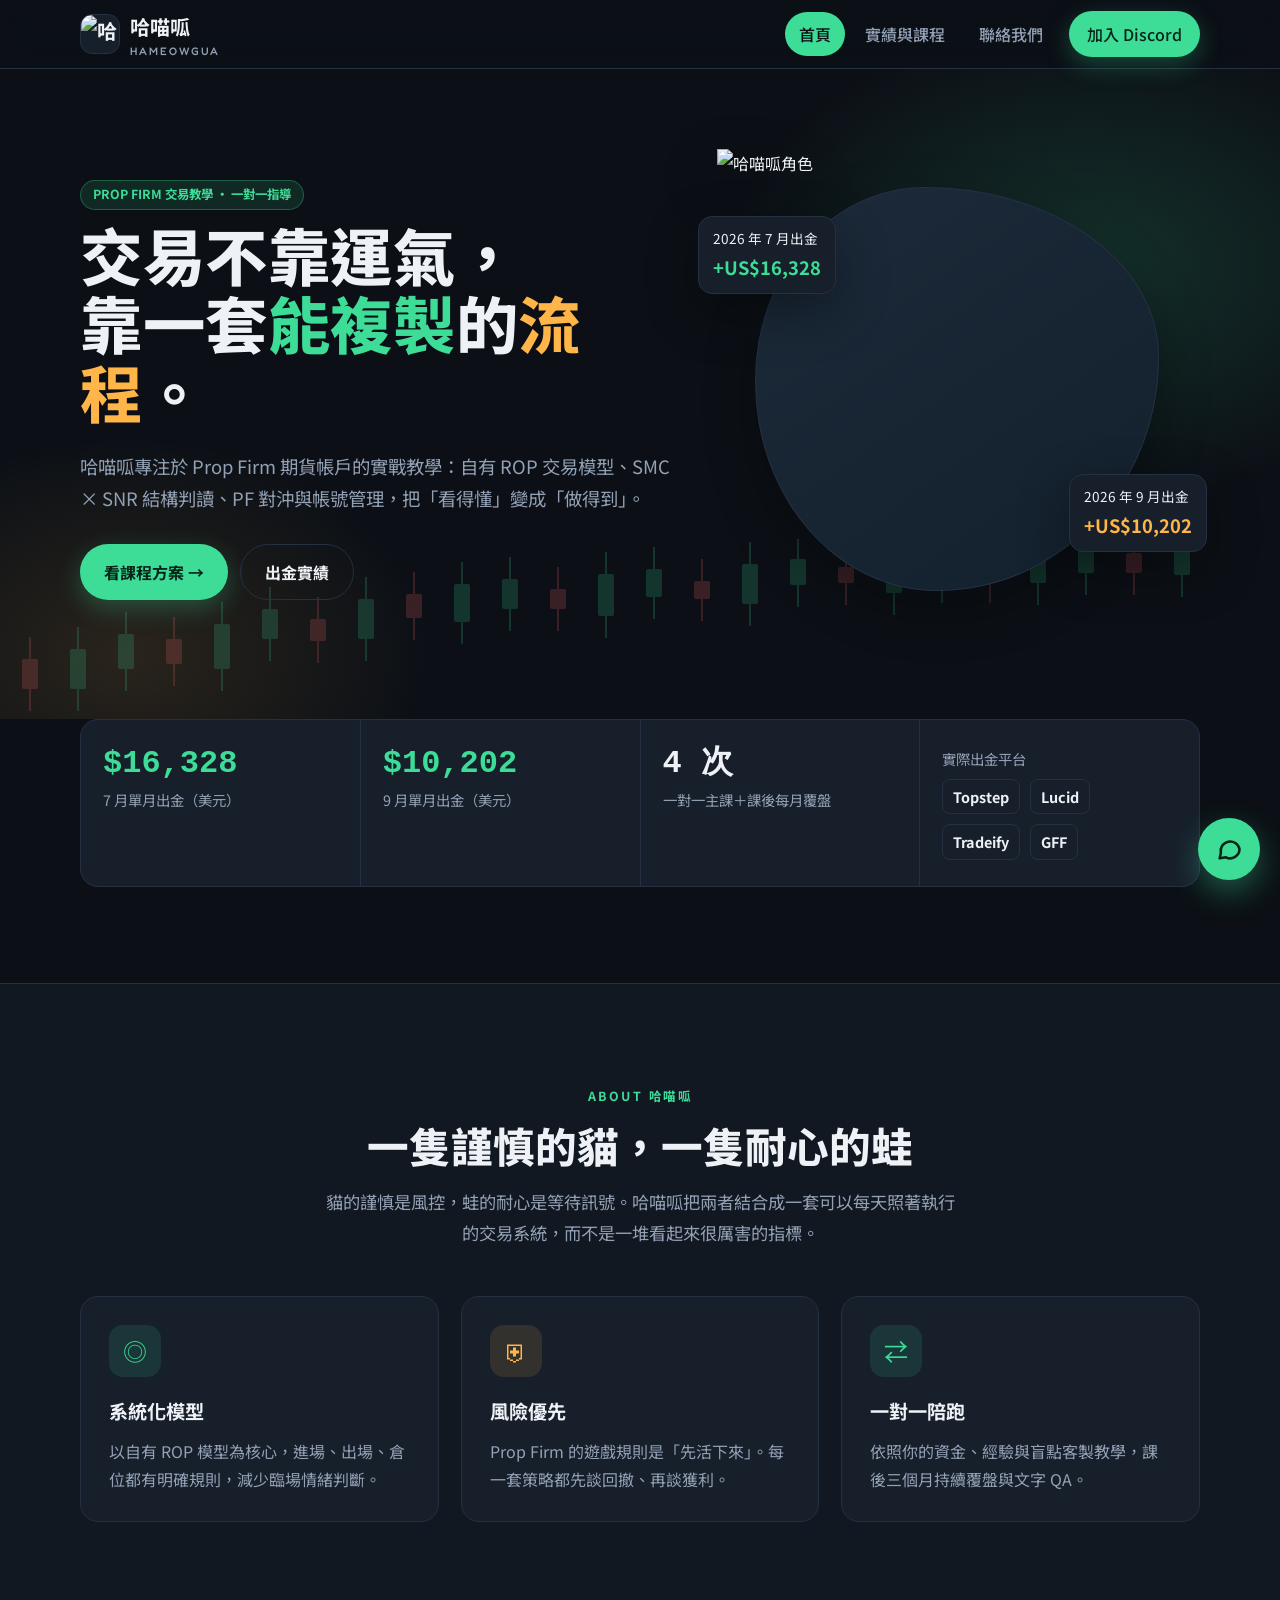
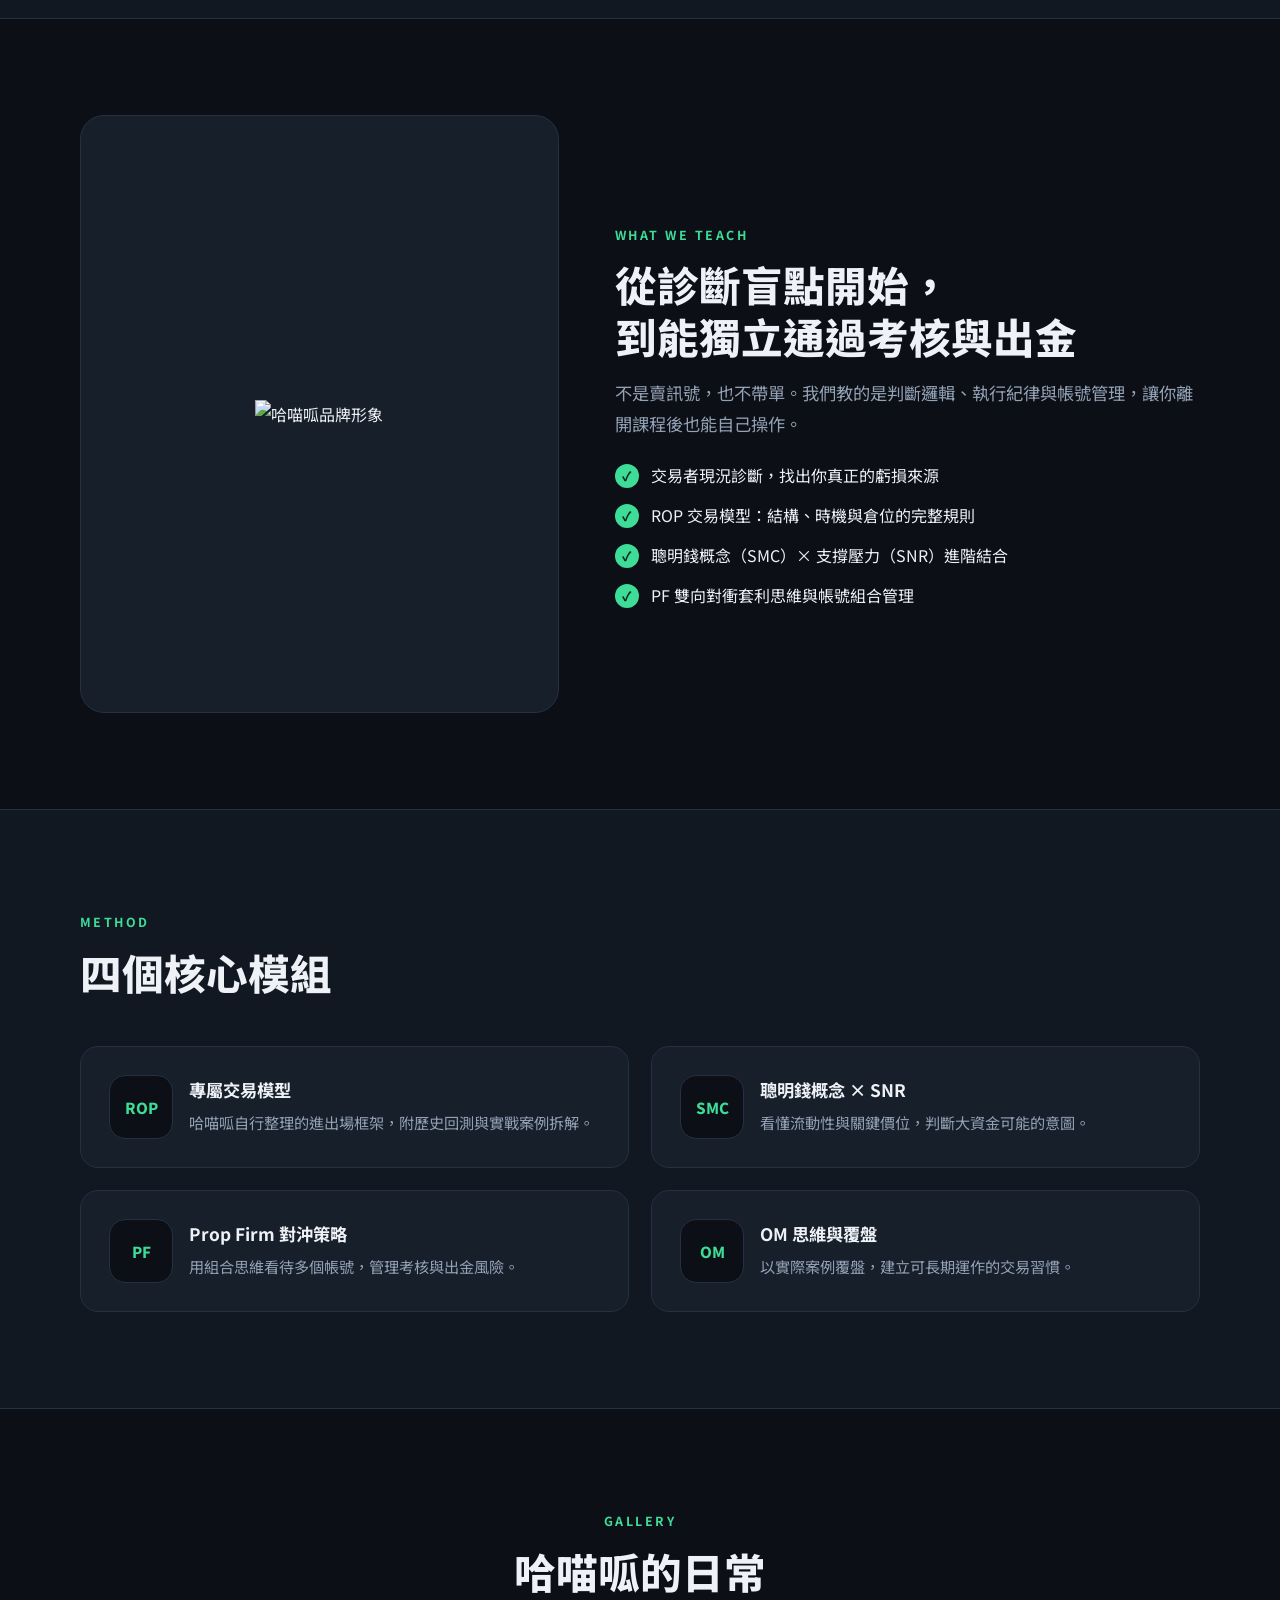
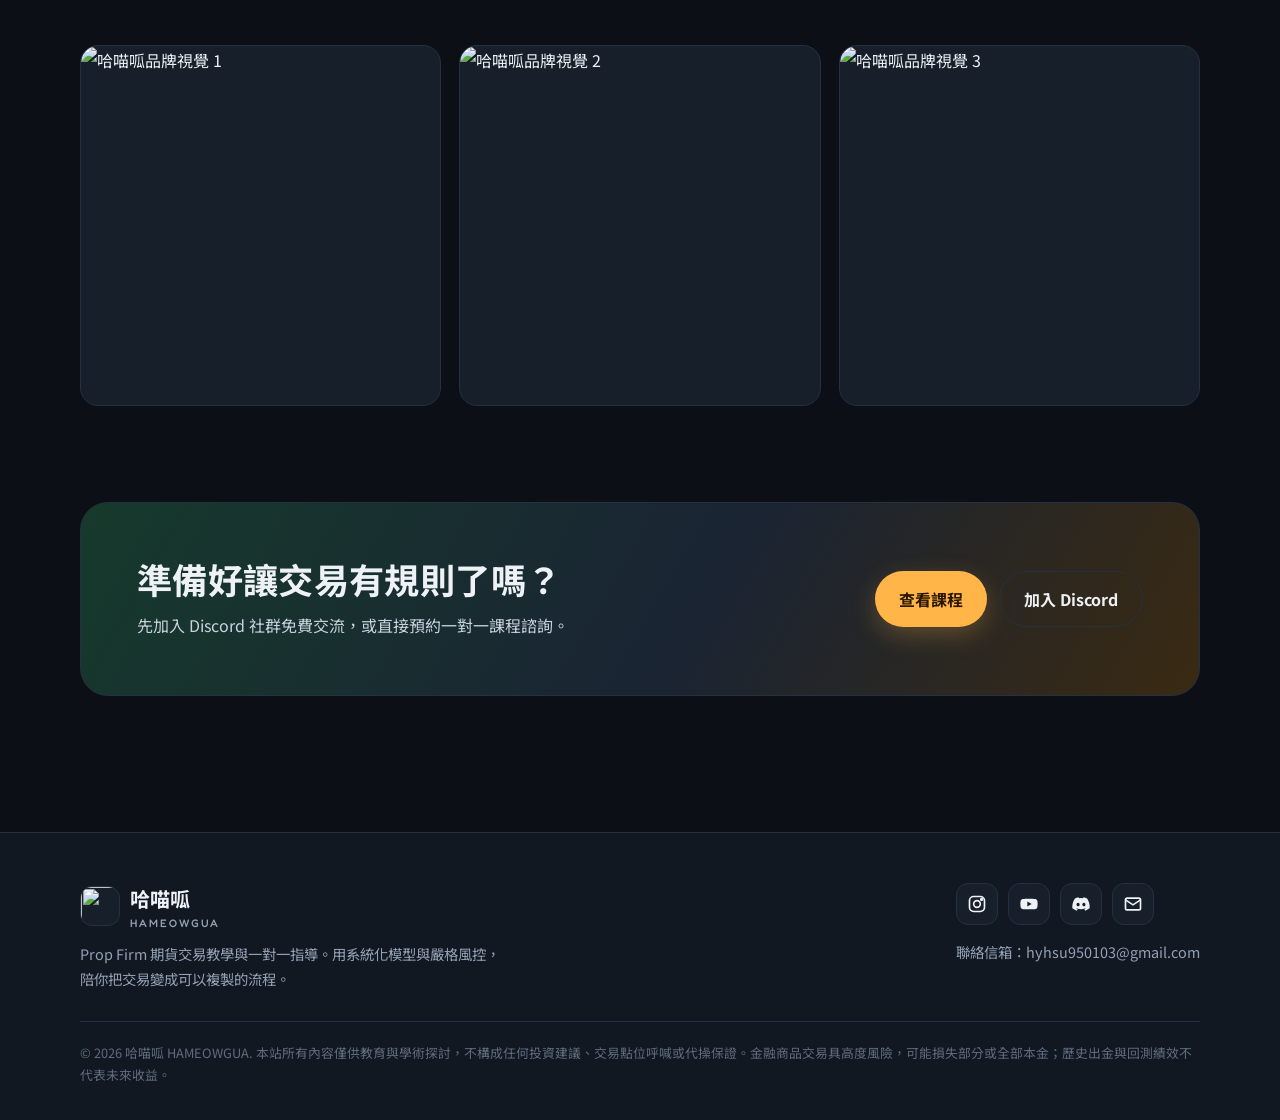
==== index.html @ 9c4a8acf "v1.0 哈喵呱官網初版：首頁品牌介紹、實績與課程（Shopify Buy Button）、Botpress AI 客服、聯絡與 SNS" ====
<!doctype html>
<html lang="zh-Hant-TW">
<head>
<meta charset="utf-8">
<meta name="viewport" content="width=device-width, initial-scale=1">
<title>哈喵呱 HAMEOWGUA｜Prop Firm 期貨交易教學與一對一指導</title>
<meta name="description" content="哈喵呱：Prop Firm 期貨交易者的系統化教學。ROP 交易模型、SMC×SNR、PF 對沖策略與風險控管，一對一深度指導。">
<meta property="og:title" content="哈喵呱 HAMEOWGUA｜Prop Firm 期貨交易教學與一對一指導">
<meta property="og:description" content="哈喵呱：Prop Firm 期貨交易者的系統化教學。ROP 交易模型、SMC×SNR、PF 對沖策略與風險控管，一對一深度指導。">
<meta property="og:type" content="website">
<meta name="theme-color" content="#0c1016">
<link rel="icon" href="https://lh3.googleusercontent.com/d/10vGAkyjCVqrekcN_UrfqZpfrV-GQw5OU">
<link rel="preconnect" href="https://fonts.googleapis.com">
<link rel="preconnect" href="https://fonts.gstatic.com" crossorigin>
<link href="https://fonts.googleapis.com/css2?family=Fredoka:wght@600;700&family=Noto+Sans+TC:wght@400;500;700;800&display=swap" rel="stylesheet">
<link rel="stylesheet" href="assets/style.css">
</head>
<body>
<header class="site-header">
  <div class="wrap nav">
    <a class="brand display" href="index.html"><img class="brand-logo" src="assets/img/brand-1.png" alt="哈喵呱 logo" loading="lazy" onerror="this.onerror=null;this.src='https://lh3.googleusercontent.com/d/10vGAkyjCVqrekcN_UrfqZpfrV-GQw5OU'"><span>哈喵呱<small>HAMEOWGUA</small></span></a>
    <button class="nav-toggle" aria-label="選單" aria-expanded="false">☰</button>
    <nav class="nav-links"><a href="index.html" class="active">首頁</a><a href="courses.html">實績與課程</a><a href="contact.html">聯絡我們</a><a class="btn btn-frog" style="padding:9px 18px;margin-left:6px" data-link="discord" target="_blank" rel="noopener">加入 Discord</a></nav>
  </div>
</header>

<main>
<section class="hero">
  <svg class="candles" viewBox="0 0 1200 180" preserveAspectRatio="none" aria-hidden="true">
<g><line x1="30" x2="30" y1="98" y2="172" stroke="#ff6b6b" stroke-width="2"/><rect x="22" y="120" width="16" height="30" rx="2" fill="#ff6b6b"/></g><g><line x1="78" x2="78" y1="88" y2="172" stroke="#3ddc97" stroke-width="2"/><rect x="70" y="110" width="16" height="40" rx="2" fill="#3ddc97"/></g><g><line x1="126" x2="126" y1="73" y2="152" stroke="#3ddc97" stroke-width="2"/><rect x="118" y="95" width="16" height="35" rx="2" fill="#3ddc97"/></g><g><line x1="174" x2="174" y1="78" y2="147" stroke="#ff6b6b" stroke-width="2"/><rect x="166" y="100" width="16" height="25" rx="2" fill="#ff6b6b"/></g><g><line x1="222" x2="222" y1="63" y2="152" stroke="#3ddc97" stroke-width="2"/><rect x="214" y="85" width="16" height="45" rx="2" fill="#3ddc97"/></g><g><line x1="270" x2="270" y1="48" y2="122" stroke="#3ddc97" stroke-width="2"/><rect x="262" y="70" width="16" height="30" rx="2" fill="#3ddc97"/></g><g><line x1="318" x2="318" y1="58" y2="124" stroke="#ff6b6b" stroke-width="2"/><rect x="310" y="80" width="16" height="22" rx="2" fill="#ff6b6b"/></g><g><line x1="366" x2="366" y1="38" y2="122" stroke="#3ddc97" stroke-width="2"/><rect x="358" y="60" width="16" height="40" rx="2" fill="#3ddc97"/></g><g><line x1="414" x2="414" y1="33" y2="101" stroke="#ff6b6b" stroke-width="2"/><rect x="406" y="55" width="16" height="24" rx="2" fill="#ff6b6b"/></g><g><line x1="462" x2="462" y1="23" y2="105" stroke="#3ddc97" stroke-width="2"/><rect x="454" y="45" width="16" height="38" rx="2" fill="#3ddc97"/></g><g><line x1="510" x2="510" y1="18" y2="92" stroke="#3ddc97" stroke-width="2"/><rect x="502" y="40" width="16" height="30" rx="2" fill="#3ddc97"/></g><g><line x1="558" x2="558" y1="28" y2="92" stroke="#ff6b6b" stroke-width="2"/><rect x="550" y="50" width="16" height="20" rx="2" fill="#ff6b6b"/></g><g><line x1="606" x2="606" y1="13" y2="99" stroke="#3ddc97" stroke-width="2"/><rect x="598" y="35" width="16" height="42" rx="2" fill="#3ddc97"/></g><g><line x1="654" x2="654" y1="8" y2="80" stroke="#3ddc97" stroke-width="2"/><rect x="646" y="30" width="16" height="28" rx="2" fill="#3ddc97"/></g><g><line x1="702" x2="702" y1="20" y2="82" stroke="#ff6b6b" stroke-width="2"/><rect x="694" y="42" width="16" height="18" rx="2" fill="#ff6b6b"/></g><g><line x1="750" x2="750" y1="3" y2="87" stroke="#3ddc97" stroke-width="2"/><rect x="742" y="25" width="16" height="40" rx="2" fill="#3ddc97"/></g><g><line x1="798" x2="798" y1="-2" y2="68" stroke="#3ddc97" stroke-width="2"/><rect x="790" y="20" width="16" height="26" rx="2" fill="#3ddc97"/></g><g><line x1="846" x2="846" y1="6" y2="66" stroke="#ff6b6b" stroke-width="2"/><rect x="838" y="28" width="16" height="16" rx="2" fill="#ff6b6b"/></g><g><line x1="894" x2="894" y1="-4" y2="76" stroke="#3ddc97" stroke-width="2"/><rect x="886" y="18" width="16" height="36" rx="2" fill="#3ddc97"/></g><g><line x1="942" x2="942" y1="-10" y2="64" stroke="#3ddc97" stroke-width="2"/><rect x="934" y="12" width="16" height="30" rx="2" fill="#3ddc97"/></g><g><line x1="990" x2="990" y1="-2" y2="64" stroke="#ff6b6b" stroke-width="2"/><rect x="982" y="20" width="16" height="22" rx="2" fill="#ff6b6b"/></g><g><line x1="1038" x2="1038" y1="-12" y2="66" stroke="#3ddc97" stroke-width="2"/><rect x="1030" y="10" width="16" height="34" rx="2" fill="#3ddc97"/></g><g><line x1="1086" x2="1086" y1="-16" y2="56" stroke="#3ddc97" stroke-width="2"/><rect x="1078" y="6" width="16" height="28" rx="2" fill="#3ddc97"/></g><g><line x1="1134" x2="1134" y1="-8" y2="56" stroke="#ff6b6b" stroke-width="2"/><rect x="1126" y="14" width="16" height="20" rx="2" fill="#ff6b6b"/></g><g><line x1="1182" x2="1182" y1="-18" y2="58" stroke="#3ddc97" stroke-width="2"/><rect x="1174" y="4" width="16" height="32" rx="2" fill="#3ddc97"/></g></svg>
  <div class="wrap hero-grid">
    <div class="reveal">
      <span class="tag">PROP FIRM 交易教學 ・ 一對一指導</span>
      <h1 class="display">交易不靠運氣，<br>靠一套<span class="frog">能複製</span>的<span class="cat">流程</span>。</h1>
      <p class="lead">哈喵呱專注於 Prop Firm 期貨帳戶的實戰教學：自有 ROP 交易模型、SMC × SNR 結構判讀、PF 對沖與帳號管理，把「看得懂」變成「做得到」。</p>
      <div class="hero-ctas">
        <a class="btn btn-frog" href="courses.html#courses">看課程方案 →</a>
        <a class="btn btn-ghost" href="courses.html#proof">出金實績</a>
      </div>
    </div>
    <div class="hero-art reveal">
      <div class="blob"></div>
      <img src="assets/img/brand-2.png" alt="哈喵呱角色" loading="lazy" onerror="this.onerror=null;this.src='https://lh3.googleusercontent.com/d/1yTr17B2f1RbCo3LLDECvdEzsAdV8UOno'">
      <div class="chip c1">2026 年 7 月出金<b>+US$16,328</b></div>
      <div class="chip c2">2026 年 9 月出金<b>+US$10,202</b></div>
    </div>
  </div>
</section>

<section style="padding-top:0">
  <div class="wrap">
    <div class="stats reveal">
      <div class="stat"><div class="num up mono">$16,328</div><div class="label">7 月單月出金（美元）</div></div>
      <div class="stat"><div class="num up mono">$10,202</div><div class="label">9 月單月出金（美元）</div></div>
      <div class="stat"><div class="num mono">4 次</div><div class="label">一對一主課＋課後每月覆盤</div></div>
      <div class="stat"><div class="label" style="margin:0 0 8px">實際出金平台</div><div class="firm-row"><span>Topstep</span><span>Lucid</span><span>Tradeify</span><span>GFF</span></div></div>
    </div>
  </div>
</section>

<section class="alt">
  <div class="wrap">
    <div class="section-head center reveal">
      <span class="eyebrow">ABOUT 哈喵呱</span>
      <h2 class="h2">一隻謹慎的貓，一隻耐心的蛙</h2>
      <p class="lead">貓的謹慎是風控，蛙的耐心是等待訊號。哈喵呱把兩者結合成一套可以每天照著執行的交易系統，而不是一堆看起來很厲害的指標。</p>
    </div>
    <div class="grid g3">
      <div class="card pillar reveal"><div class="ico">◎</div><h3>系統化模型</h3><p>以自有 ROP 模型為核心，進場、出場、倉位都有明確規則，減少臨場情緒判斷。</p></div>
      <div class="card pillar reveal"><div class="ico">⛨</div><h3>風險優先</h3><p>Prop Firm 的遊戲規則是「先活下來」。每一套策略都先談回撤、再談獲利。</p></div>
      <div class="card pillar reveal"><div class="ico">⇄</div><h3>一對一陪跑</h3><p>依照你的資金、經驗與盲點客製教學，課後三個月持續覆盤與文字 QA。</p></div>
    </div>
  </div>
</section>

<section>
  <div class="wrap split">
    <div class="split-img reveal" data-zoom><img src="assets/img/brand-3.png" alt="哈喵呱品牌形象" loading="lazy" onerror="this.onerror=null;this.src='https://lh3.googleusercontent.com/d/1f3bSRLpIRWyFoG4Jani66gQE02tK4fIC'"></div>
    <div class="reveal">
      <span class="eyebrow">WHAT WE TEACH</span>
      <h2 class="h2">從診斷盲點開始，<br>到能獨立通過考核與出金</h2>
      <p class="lead">不是賣訊號，也不帶單。我們教的是判斷邏輯、執行紀律與帳號管理，讓你離開課程後也能自己操作。</p>
      <ul class="checks">
        <li>交易者現況診斷，找出你真正的虧損來源</li>
        <li>ROP 交易模型：結構、時機與倉位的完整規則</li>
        <li>聰明錢概念（SMC）× 支撐壓力（SNR）進階結合</li>
        <li>PF 雙向對衝套利思維與帳號組合管理</li>
      </ul>
    </div>
  </div>
</section>

<section class="alt">
  <div class="wrap">
    <div class="section-head reveal">
      <span class="eyebrow">METHOD</span>
      <h2 class="h2">四個核心模組</h2>
    </div>
    <div class="grid g2">
      <div class="card method reveal"><div class="k">ROP</div><div><h4>專屬交易模型</h4><p>哈喵呱自行整理的進出場框架，附歷史回測與實戰案例拆解。</p></div></div>
      <div class="card method reveal"><div class="k">SMC</div><div><h4>聰明錢概念 × SNR</h4><p>看懂流動性與關鍵價位，判斷大資金可能的意圖。</p></div></div>
      <div class="card method reveal"><div class="k">PF</div><div><h4>Prop Firm 對沖策略</h4><p>用組合思維看待多個帳號，管理考核與出金風險。</p></div></div>
      <div class="card method reveal"><div class="k">OM</div><div><h4>OM 思維與覆盤</h4><p>以實際案例覆盤，建立可長期運作的交易習慣。</p></div></div>
    </div>
  </div>
</section>

<section>
  <div class="wrap">
    <div class="section-head center reveal">
      <span class="eyebrow">GALLERY</span>
      <h2 class="h2">哈喵呱的日常</h2>
    </div>
    <div class="visuals">
      <figure class="reveal" data-zoom><img src="assets/img/visual-4.png" alt="哈喵呱品牌視覺 1" loading="lazy" onerror="this.onerror=null;this.src='https://lh3.googleusercontent.com/d/1uOTYw6uiK9BSm1x2EPav_Q69nRFhUpjH'"></figure>
      <figure class="reveal" data-zoom><img src="assets/img/visual-5.png" alt="哈喵呱品牌視覺 2" loading="lazy" onerror="this.onerror=null;this.src='https://lh3.googleusercontent.com/d/1yJnaDjXa9-9nUQ7KnwOZqgtJAsyKyjZZ'"></figure>
      <figure class="reveal" data-zoom><img src="assets/img/visual-6.png" alt="哈喵呱品牌視覺 3" loading="lazy" onerror="this.onerror=null;this.src='https://lh3.googleusercontent.com/d/1zVq2SVo2E8RI7CBQI9JZidPZXpO11poF'"></figure>
    </div>
  </div>
</section>

<section style="padding-top:0">
  <div class="wrap">
    <div class="cta-band reveal">
      <div><h2 class="display">準備好讓交易有規則了嗎？</h2><p>先加入 Discord 社群免費交流，或直接預約一對一課程諮詢。</p></div>
      <div class="hero-ctas"><a class="btn btn-cat" href="courses.html#courses">查看課程</a><a class="btn btn-ghost" data-link="discord" target="_blank" rel="noopener">加入 Discord</a></div>
    </div>
  </div>
</section>
</main>
<footer class="site-footer">
  <div class="wrap">
    <div class="foot">
      <div>
        <a class="brand display" href="index.html"><img class="brand-logo" src="assets/img/brand-1.png" alt="" loading="lazy" onerror="this.onerror=null;this.src='https://lh3.googleusercontent.com/d/10vGAkyjCVqrekcN_UrfqZpfrV-GQw5OU'"><span>哈喵呱<small>HAMEOWGUA</small></span></a>
        <p>Prop Firm 期貨交易教學與一對一指導。用系統化模型與嚴格風控，陪你把交易變成可以複製的流程。</p>
      </div>
      <div>
        <div class="foot-sns">
          <a data-link="instagram" target="_blank" rel="noopener" aria-label="Instagram"><svg viewBox="0 0 24 24" fill="none" stroke="currentColor" stroke-width="2"><rect x="3" y="3" width="18" height="18" rx="5"/><circle cx="12" cy="12" r="4"/><circle cx="17.5" cy="6.5" r="1" fill="currentColor"/></svg></a>
          <a data-link="youtube" target="_blank" rel="noopener" aria-label="YouTube"><svg viewBox="0 0 24 24" fill="currentColor"><path d="M22 8.2a3 3 0 0 0-2.1-2.1C18 5.6 12 5.6 12 5.6s-6 0-7.9.5A3 3 0 0 0 2 8.2 31 31 0 0 0 1.6 12 31 31 0 0 0 2 15.8a3 3 0 0 0 2.1 2.1c1.9.5 7.9.5 7.9.5s6 0 7.9-.5a3 3 0 0 0 2.1-2.1 31 31 0 0 0 .4-3.8 31 31 0 0 0-.4-3.8zM10 15V9l5.2 3z"/></svg></a>
          <a data-link="discord" target="_blank" rel="noopener" aria-label="Discord"><svg viewBox="0 0 24 24" fill="currentColor"><path d="M19.3 5.3A17 17 0 0 0 15 4l-.5 1a15.6 15.6 0 0 0-5 0L9 4a17 17 0 0 0-4.3 1.3C2 9.4 1.3 13.3 1.6 17.2A17 17 0 0 0 6.9 20l1.1-1.8a11 11 0 0 1-1.7-.8l.4-.3a12 12 0 0 0 10.6 0l.4.3-1.7.8L17.1 20a17 17 0 0 0 5.3-2.8c.4-4.5-.7-8.4-3.1-11.9zM8.5 14.8c-1 0-1.9-1-1.9-2.2s.8-2.2 1.9-2.2 1.9 1 1.9 2.2-.8 2.2-1.9 2.2zm7 0c-1 0-1.9-1-1.9-2.2s.8-2.2 1.9-2.2 1.9 1 1.9 2.2-.8 2.2-1.9 2.2z"/></svg></a>
          <a data-link="email" aria-label="Email"><svg viewBox="0 0 24 24" fill="none" stroke="currentColor" stroke-width="2"><rect x="3" y="5" width="18" height="14" rx="2"/><path d="m3 7 9 6 9-6"/></svg></a>
        </div>
        <p style="margin-top:14px">聯絡信箱：<a data-link="email" data-text="email">hyhsu950103@gmail.com</a></p>
      </div>
    </div>
    <div class="copy">© <span class="year">2026</span> 哈喵呱 HAMEOWGUA. 本站所有內容僅供教育與學術探討，不構成任何投資建議、交易點位呼喊或代操保證。金融商品交易具高度風險，可能損失部分或全部本金；歷史出金與回測績效不代表未來收益。</div>
  </div>
</footer>
<script src="config.js"></script>
<script src="assets/site.js"></script>
</body>
</html>
---- assets/style.css ----
/* 哈喵呱 — shared styles */
:root{
  --ink:#0c1016;
  --ink-2:#121822;
  --panel:#171f2b;
  --line:#253042;
  --text:#eef2f6;
  --muted:#93a1b5;
  --frog:#3ddc97;      /* 呱：上漲綠 */
  --frog-d:#22b679;
  --cat:#ffb547;       /* 喵：暖橘 */
  --red:#ff6b6b;
  --radius:18px;
  --wrap:1160px;
  --shadow:0 18px 50px rgba(0,0,0,.35);
}
*{box-sizing:border-box;margin:0;padding:0}
html{scroll-behavior:smooth}
body{
  font-family:"Noto Sans TC","PingFang TC","Microsoft JhengHei",system-ui,sans-serif;
  background:var(--ink);color:var(--text);line-height:1.75;font-size:16px;
  -webkit-font-smoothing:antialiased;overflow-x:hidden;
}
img{max-width:100%;display:block}
a{color:inherit;text-decoration:none}
.wrap{max-width:var(--wrap);margin:0 auto;padding:0 20px}
.display{font-family:"Fredoka","Noto Sans TC",sans-serif;letter-spacing:.01em}
.mono{font-family:"JetBrains Mono",ui-monospace,monospace}

/* ---------- header ---------- */
.site-header{position:sticky;top:0;z-index:50;background:rgba(12,16,22,.82);backdrop-filter:blur(14px);border-bottom:1px solid var(--line)}
.nav{display:flex;align-items:center;justify-content:space-between;height:68px}
.brand{display:flex;align-items:center;gap:10px;font-weight:700;font-size:1.25rem}
.brand-logo{width:40px;height:40px;border-radius:12px;background:var(--panel);object-fit:contain;border:1px solid var(--line)}
.brand small{display:block;font-size:.68rem;color:var(--muted);font-weight:500;letter-spacing:.18em;line-height:1}
.nav-links{display:flex;gap:6px;align-items:center}
.nav-links a{padding:8px 14px;border-radius:999px;color:var(--muted);font-weight:500;transition:.2s}
.nav-links a:hover{color:var(--text);background:var(--panel)}
.nav-links a.active{color:var(--ink);background:var(--frog)}
.nav-toggle{display:none;background:none;border:1px solid var(--line);color:var(--text);border-radius:10px;width:42px;height:42px;font-size:1.2rem;cursor:pointer}

/* ---------- buttons ---------- */
.btn{display:inline-flex;align-items:center;gap:8px;padding:13px 24px;border-radius:999px;font-weight:700;border:0;cursor:pointer;font-size:1rem;transition:transform .15s,box-shadow .2s,background .2s;font-family:inherit}
.btn:hover{transform:translateY(-2px)}
.btn-frog{background:var(--frog);color:#062417;box-shadow:0 8px 24px rgba(61,220,151,.28)}
.btn-frog:hover{background:#56e8a8}
.btn-cat{background:var(--cat);color:#2b1700;box-shadow:0 8px 24px rgba(255,181,71,.25)}
.btn-ghost{background:transparent;color:var(--text);border:1px solid var(--line)}
.btn-ghost:hover{border-color:var(--frog);color:var(--frog)}
.btn-block{width:100%;justify-content:center}

/* ---------- common sections ---------- */
section{padding:96px 0}
.eyebrow{display:inline-block;color:var(--frog);font-weight:700;letter-spacing:.2em;font-size:.78rem;text-transform:uppercase;margin-bottom:12px}
.h2{font-size:clamp(1.8rem,3.6vw,2.6rem);line-height:1.25;font-weight:800;margin-bottom:16px}
.lead{color:var(--muted);font-size:1.08rem;max-width:640px}
.section-head{margin-bottom:48px}
.section-head.center{text-align:center}
.section-head.center .lead{margin:0 auto}
.alt{background:var(--ink-2);border-top:1px solid var(--line);border-bottom:1px solid var(--line)}
.grid{display:grid;gap:22px}
.g2{grid-template-columns:repeat(2,1fr)}
.g3{grid-template-columns:repeat(3,1fr)}
.g4{grid-template-columns:repeat(4,1fr)}
.card{background:var(--panel);border:1px solid var(--line);border-radius:var(--radius);padding:28px}
.tag{display:inline-block;padding:3px 12px;border-radius:999px;font-size:.78rem;font-weight:700;background:rgba(61,220,151,.12);color:var(--frog);border:1px solid rgba(61,220,151,.3)}
.tag.cat{background:rgba(255,181,71,.12);color:var(--cat);border-color:rgba(255,181,71,.3)}

/* ---------- hero ---------- */
.hero{position:relative;padding:80px 0 90px;overflow:hidden}
.hero::before{content:"";position:absolute;inset:0;background:
  radial-gradient(600px 400px at 85% 30%,rgba(61,220,151,.16),transparent 60%),
  radial-gradient(500px 360px at 10% 90%,rgba(255,181,71,.12),transparent 60%);pointer-events:none}
.candles{position:absolute;inset:auto 0 0 0;height:180px;opacity:.18;pointer-events:none}
.hero-grid{position:relative;display:grid;grid-template-columns:1.1fr .9fr;gap:40px;align-items:center}
.hero h1{font-size:clamp(2.4rem,6vw,4.4rem);line-height:1.1;font-weight:800;margin:14px 0 20px}
.hero h1 .frog{color:var(--frog)}
.hero h1 .cat{color:var(--cat)}
.hero p.lead{font-size:1.15rem;margin-bottom:30px}
.hero-ctas{display:flex;gap:12px;flex-wrap:wrap}
.hero-art{position:relative;aspect-ratio:1/1;max-width:480px;justify-self:center;width:100%}
.hero-art .blob{position:absolute;inset:8%;border-radius:42% 58% 55% 45%/48% 42% 58% 52%;background:linear-gradient(145deg,#1c2a3a,#13202c);border:1px solid var(--line);box-shadow:var(--shadow)}
.hero-art img{position:absolute;inset:0;width:100%;height:100%;object-fit:contain;filter:drop-shadow(0 20px 30px rgba(0,0,0,.45))}
.hero-art .chip{position:absolute;background:var(--panel);border:1px solid var(--line);border-radius:14px;padding:10px 14px;font-size:.85rem;box-shadow:var(--shadow);white-space:nowrap}
.hero-art .chip b{display:block;font-size:1.15rem}
.chip.c1{left:-4%;top:14%}.chip.c1 b{color:var(--frog)}
.chip.c2{right:-2%;bottom:16%}.chip.c2 b{color:var(--cat)}

/* ---------- stats strip ---------- */
.stats{display:grid;grid-template-columns:repeat(4,1fr);gap:1px;background:var(--line);border:1px solid var(--line);border-radius:var(--radius);overflow:hidden}
.stat{background:var(--panel);padding:26px 22px}
.stat .num{font-size:2rem;font-weight:800;line-height:1.1}
.stat .num.up{color:var(--frog)}
.stat .label{color:var(--muted);font-size:.9rem;margin-top:6px}
.firm-row{display:flex;flex-wrap:wrap;gap:10px;margin-top:6px}
.firm-row span{font-weight:700;font-size:.9rem;padding:4px 10px;border:1px solid var(--line);border-radius:8px;color:var(--text)}

/* ---------- pillars ---------- */
.pillar .ico{width:52px;height:52px;border-radius:14px;display:grid;place-items:center;background:rgba(61,220,151,.12);color:var(--frog);font-size:1.5rem;margin-bottom:18px}
.pillar:nth-child(2) .ico{background:rgba(255,181,71,.12);color:var(--cat)}
.pillar h3{font-size:1.2rem;margin-bottom:8px}
.pillar p{color:var(--muted)}

/* ---------- story split ---------- */
.split{display:grid;grid-template-columns:.9fr 1.1fr;gap:56px;align-items:center}
.split-img{border-radius:24px;background:var(--panel);border:1px solid var(--line);padding:24px;aspect-ratio:4/5;display:grid;place-items:center}
.split-img img{max-height:100%;object-fit:contain}
.checks{list-style:none;margin-top:22px;display:grid;gap:12px}
.checks li{display:flex;gap:12px;align-items:flex-start}
.checks li::before{content:"✓";flex:none;width:24px;height:24px;border-radius:50%;background:var(--frog);color:#062417;font-weight:800;display:grid;place-items:center;font-size:.8rem;margin-top:3px}

/* ---------- method chips ---------- */
.method{display:flex;gap:16px;align-items:flex-start}
.method .k{flex:none;font-weight:800;font-size:.95rem;width:64px;height:64px;border-radius:16px;display:grid;place-items:center;background:var(--ink);border:1px solid var(--line);color:var(--frog)}
.method h4{font-size:1.08rem;margin-bottom:4px}
.method p{color:var(--muted);font-size:.95rem}

/* ---------- visual gallery ---------- */
.visuals{display:grid;grid-template-columns:repeat(3,1fr);gap:18px}
.visuals figure{background:var(--panel);border:1px solid var(--line);border-radius:var(--radius);overflow:hidden;aspect-ratio:1/1;display:grid;place-items:center;cursor:zoom-in}
.visuals img{width:100%;height:100%;object-fit:cover;transition:transform .4s}
.visuals figure:hover img{transform:scale(1.04)}

/* ---------- CTA band ---------- */
.cta-band{border-radius:28px;padding:56px;background:linear-gradient(120deg,#163a2c,#1a2433 55%,#3a2a12);border:1px solid var(--line);display:flex;justify-content:space-between;align-items:center;gap:30px;flex-wrap:wrap}
.cta-band h2{font-size:clamp(1.6rem,3vw,2.2rem);line-height:1.3}
.cta-band p{color:#c9d3df;margin-top:6px}

/* ---------- page hero (inner) ---------- */
.page-hero{padding:70px 0 40px;position:relative}
.page-hero h1{font-size:clamp(2rem,4.6vw,3.2rem);font-weight:800;line-height:1.2;margin:8px 0 14px}

/* ---------- proof gallery ---------- */
.tabs{display:flex;gap:8px;flex-wrap:wrap;margin-bottom:26px}
.tab{padding:8px 18px;border-radius:999px;border:1px solid var(--line);background:transparent;color:var(--muted);font-weight:600;cursor:pointer;font-family:inherit;font-size:.95rem}
.tab.active{background:var(--text);color:var(--ink);border-color:var(--text)}
.proofs{display:grid;grid-template-columns:repeat(4,1fr);gap:16px}
.proof{background:var(--panel);border:1px solid var(--line);border-radius:16px;overflow:hidden;cursor:zoom-in;display:flex;flex-direction:column;transition:border-color .2s,transform .2s}
.proof:hover{border-color:var(--frog);transform:translateY(-3px)}
.proof .thumb{aspect-ratio:4/3;background:#0a0e13;overflow:hidden}
.proof .thumb img{width:100%;height:100%;object-fit:cover;object-position:top}
.proof .meta{padding:12px 14px}
.proof .meta b{display:block;font-size:.98rem}
.proof .meta span{color:var(--muted);font-size:.82rem}
.proof.wide{grid-column:span 2}
.proof.wide .thumb{aspect-ratio:8/4.9}
.proof[hidden]{display:none}
.note{color:var(--muted);font-size:.85rem;margin-top:18px}

/* ---------- courses ---------- */
.courses{display:grid;grid-template-columns:repeat(2,1fr);gap:26px;align-items:stretch}
.course{position:relative;display:flex;flex-direction:column;background:var(--panel);border:1px solid var(--line);border-radius:24px;padding:34px}
.course.featured{border-color:rgba(255,181,71,.55);box-shadow:0 0 0 1px rgba(255,181,71,.25),var(--shadow)}
.course .ribbon{position:absolute;top:-13px;right:26px;background:var(--cat);color:#2b1700;font-weight:800;font-size:.8rem;padding:4px 14px;border-radius:999px}
.course h3{font-size:1.45rem;margin:12px 0 6px}
.course .sub{color:var(--muted);font-size:.95rem}
.price{display:flex;align-items:baseline;gap:6px;margin:22px 0 4px}
.price b{font-size:2.4rem;font-weight:800;line-height:1}
.price span{color:var(--muted)}
.course ul{list-style:none;display:grid;gap:10px;margin:20px 0 26px;flex:1}
.course li{display:flex;gap:10px;align-items:flex-start;font-size:.97rem}
.course li::before{content:"";flex:none;width:8px;height:8px;border-radius:2px;background:var(--frog);margin-top:10px;transform:rotate(45deg)}
.course.featured li::before{background:var(--cat)}
.buy-slot{min-height:52px}
.buy-slot .shopify-buy-frame{max-width:100%!important}

/* ---------- threshold ---------- */
.tiers{display:grid;grid-template-columns:repeat(3,1fr);gap:16px}
.tier{border-radius:16px;padding:22px;border:1px solid var(--line);background:var(--ink)}
.tier .t{font-size:.85rem;color:var(--muted)}
.tier .v{font-size:1.7rem;font-weight:800;margin:4px 0}
.tier p{color:var(--muted);font-size:.9rem}
.tier.min .v{color:var(--red)}
.tier.rec .v{color:var(--cat)}
.tier.com .v{color:var(--frog)}

/* ---------- steps ---------- */
.steps{display:grid;grid-template-columns:repeat(5,1fr);gap:14px;counter-reset:s}
.step{background:var(--panel);border:1px solid var(--line);border-radius:16px;padding:22px 18px;position:relative}
.step::before{counter-increment:s;content:"0" counter(s);font-weight:800;color:var(--frog);font-size:1.4rem;display:block;margin-bottom:6px}
.step h4{font-size:1rem;margin-bottom:4px}
.step p{color:var(--muted);font-size:.88rem}

/* ---------- faq ---------- */
.faq{max-width:820px;margin:0 auto;display:grid;gap:12px}
.faq details{background:var(--panel);border:1px solid var(--line);border-radius:14px;padding:4px 22px}
.faq summary{cursor:pointer;font-weight:700;padding:16px 0;list-style:none;display:flex;justify-content:space-between;gap:12px}
.faq summary::-webkit-details-marker{display:none}
.faq summary::after{content:"+";color:var(--frog);font-size:1.3rem;line-height:1}
.faq details[open] summary::after{content:"–"}
.faq details p{color:var(--muted);padding:0 0 18px}

/* ---------- disclaimer ---------- */
.disclaimer{border:1px solid rgba(255,107,107,.35);background:rgba(255,107,107,.06);border-radius:18px;padding:26px 28px}
.disclaimer h3{color:var(--red);font-size:1.05rem;margin-bottom:10px}
.disclaimer ol{padding-left:20px;color:#c8d0da;font-size:.93rem;display:grid;gap:6px}

/* ---------- contact ---------- */
.sns{display:grid;grid-template-columns:repeat(4,1fr);gap:18px}
.sns a{display:flex;flex-direction:column;gap:14px;background:var(--panel);border:1px solid var(--line);border-radius:20px;padding:26px;transition:.2s}
.sns a:hover{transform:translateY(-4px);border-color:var(--frog)}
.sns .ic{width:52px;height:52px;border-radius:14px;display:grid;place-items:center}
.sns .ic svg{width:26px;height:26px}
.sns b{font-size:1.1rem}
.sns span{color:var(--muted);font-size:.9rem;word-break:break-all}
.ic.ig{background:linear-gradient(135deg,#f9ce34,#ee2a7b,#6228d7)}
.ic.yt{background:#ff0033}
.ic.dc{background:#5865f2}
.ic.ml{background:var(--frog);color:#062417}
.form{display:grid;gap:14px}
.form label{font-weight:600;font-size:.92rem;display:grid;gap:6px}
.form input,.form select,.form textarea{width:100%;background:var(--ink);border:1px solid var(--line);color:var(--text);border-radius:12px;padding:12px 14px;font:inherit}
.form input:focus,.form select:focus,.form textarea:focus{outline:2px solid var(--frog);outline-offset:1px;border-color:transparent}
.form textarea{min-height:130px;resize:vertical}
.form .row{display:grid;grid-template-columns:1fr 1fr;gap:14px}

/* ---------- footer ---------- */
.site-footer{border-top:1px solid var(--line);padding:50px 0 34px;margin-top:40px;background:var(--ink-2)}
.foot{display:flex;justify-content:space-between;gap:30px;flex-wrap:wrap}
.foot p{color:var(--muted);font-size:.9rem;max-width:420px;margin-top:12px}
.foot-sns{display:flex;gap:10px}
.foot-sns a{width:42px;height:42px;border-radius:12px;display:grid;place-items:center;background:var(--panel);border:1px solid var(--line);transition:.2s}
.foot-sns a:hover{border-color:var(--frog);color:var(--frog)}
.foot-sns svg{width:20px;height:20px}
.copy{color:#5f6c7e;font-size:.8rem;margin-top:30px;border-top:1px solid var(--line);padding-top:20px;line-height:1.7}

/* ---------- lightbox ---------- */
.lightbox{position:fixed;inset:0;z-index:200;background:rgba(5,8,12,.92);display:none;align-items:center;justify-content:center;padding:24px}
.lightbox.open{display:flex}
.lightbox img{max-height:88vh;max-width:min(1100px,94vw);border-radius:12px;object-fit:contain}
.lightbox button{position:absolute;top:18px;right:18px;width:46px;height:46px;border-radius:50%;border:1px solid var(--line);background:var(--panel);color:var(--text);font-size:1.4rem;cursor:pointer}

/* ---------- fallback chat ---------- */
.chat-fab{position:fixed;right:20px;bottom:20px;z-index:120;width:62px;height:62px;border-radius:50%;border:0;cursor:pointer;background:var(--frog);color:#062417;box-shadow:0 12px 30px rgba(61,220,151,.35);display:grid;place-items:center}
.chat-fab svg{width:28px;height:28px}
.chat-panel{position:fixed;right:20px;bottom:94px;z-index:120;width:min(340px,calc(100vw - 40px));background:var(--panel);border:1px solid var(--line);border-radius:20px;box-shadow:var(--shadow);overflow:hidden;display:none}
.chat-panel.open{display:block}
.chat-panel header{background:linear-gradient(120deg,#163a2c,#1a2433);padding:16px 18px;display:flex;align-items:center;gap:10px}
.chat-panel header img{width:38px;height:38px;border-radius:10px;object-fit:contain;background:var(--ink)}
.chat-panel header b{display:block}
.chat-panel header span{font-size:.8rem;color:var(--muted)}
.chat-body{padding:16px 18px;display:grid;gap:10px}
.bubble{background:var(--ink);border:1px solid var(--line);border-radius:14px 14px 14px 4px;padding:10px 14px;font-size:.92rem}
.quick{display:grid;gap:8px;margin-top:4px}
.quick a{padding:10px 14px;border-radius:12px;border:1px solid var(--line);font-size:.92rem;font-weight:600;transition:.2s}
.quick a:hover{border-color:var(--frog);color:var(--frog)}

/* ---------- reveal ---------- */
.reveal{opacity:0;transform:translateY(18px);transition:opacity .7s ease,transform .7s ease}
.reveal.in{opacity:1;transform:none}
@media (prefers-reduced-motion:reduce){.reveal{opacity:1;transform:none;transition:none}html{scroll-behavior:auto}}

/* ---------- responsive ---------- */
@media (max-width:980px){
  .hero-grid,.split{grid-template-columns:1fr}
  .hero-art{max-width:360px;order:-1}
  .g3,.visuals{grid-template-columns:1fr 1fr}
  .g4,.stats,.sns{grid-template-columns:1fr 1fr}
  .proofs{grid-template-columns:1fr 1fr}
  .courses{grid-template-columns:1fr}
  .steps{grid-template-columns:1fr 1fr}
  .split-img{aspect-ratio:auto;max-height:420px}
}
@media (max-width:720px){
  section{padding:68px 0}
  .nav-toggle{display:block}
  .nav-links{position:absolute;top:68px;left:0;right:0;flex-direction:column;align-items:stretch;background:var(--ink);border-bottom:1px solid var(--line);padding:12px 16px 18px;display:none}
  .nav-links.open{display:flex}
  .nav-links a{padding:12px 16px}
  .wrap{padding:0 16px}
  .g2,.g3,.visuals,.tiers{grid-template-columns:1fr}
  .proof.wide{grid-column:span 2}
  .cta-band{padding:34px 26px}
  .course{padding:26px}
  .form .row{grid-template-columns:1fr}
  .chip.c1{left:0}.chip.c2{right:0}
}
@media (max-width:460px){
  .stats,.sns,.proofs,.steps{grid-template-columns:1fr}
  .proof.wide{grid-column:auto}
}
/* fixes */
.nav-links a.btn-frog,.nav-links a.btn-frog:hover{color:#062417;background:var(--frog)}
.hero h1{font-size:clamp(2.3rem,5.2vw,3.9rem)}
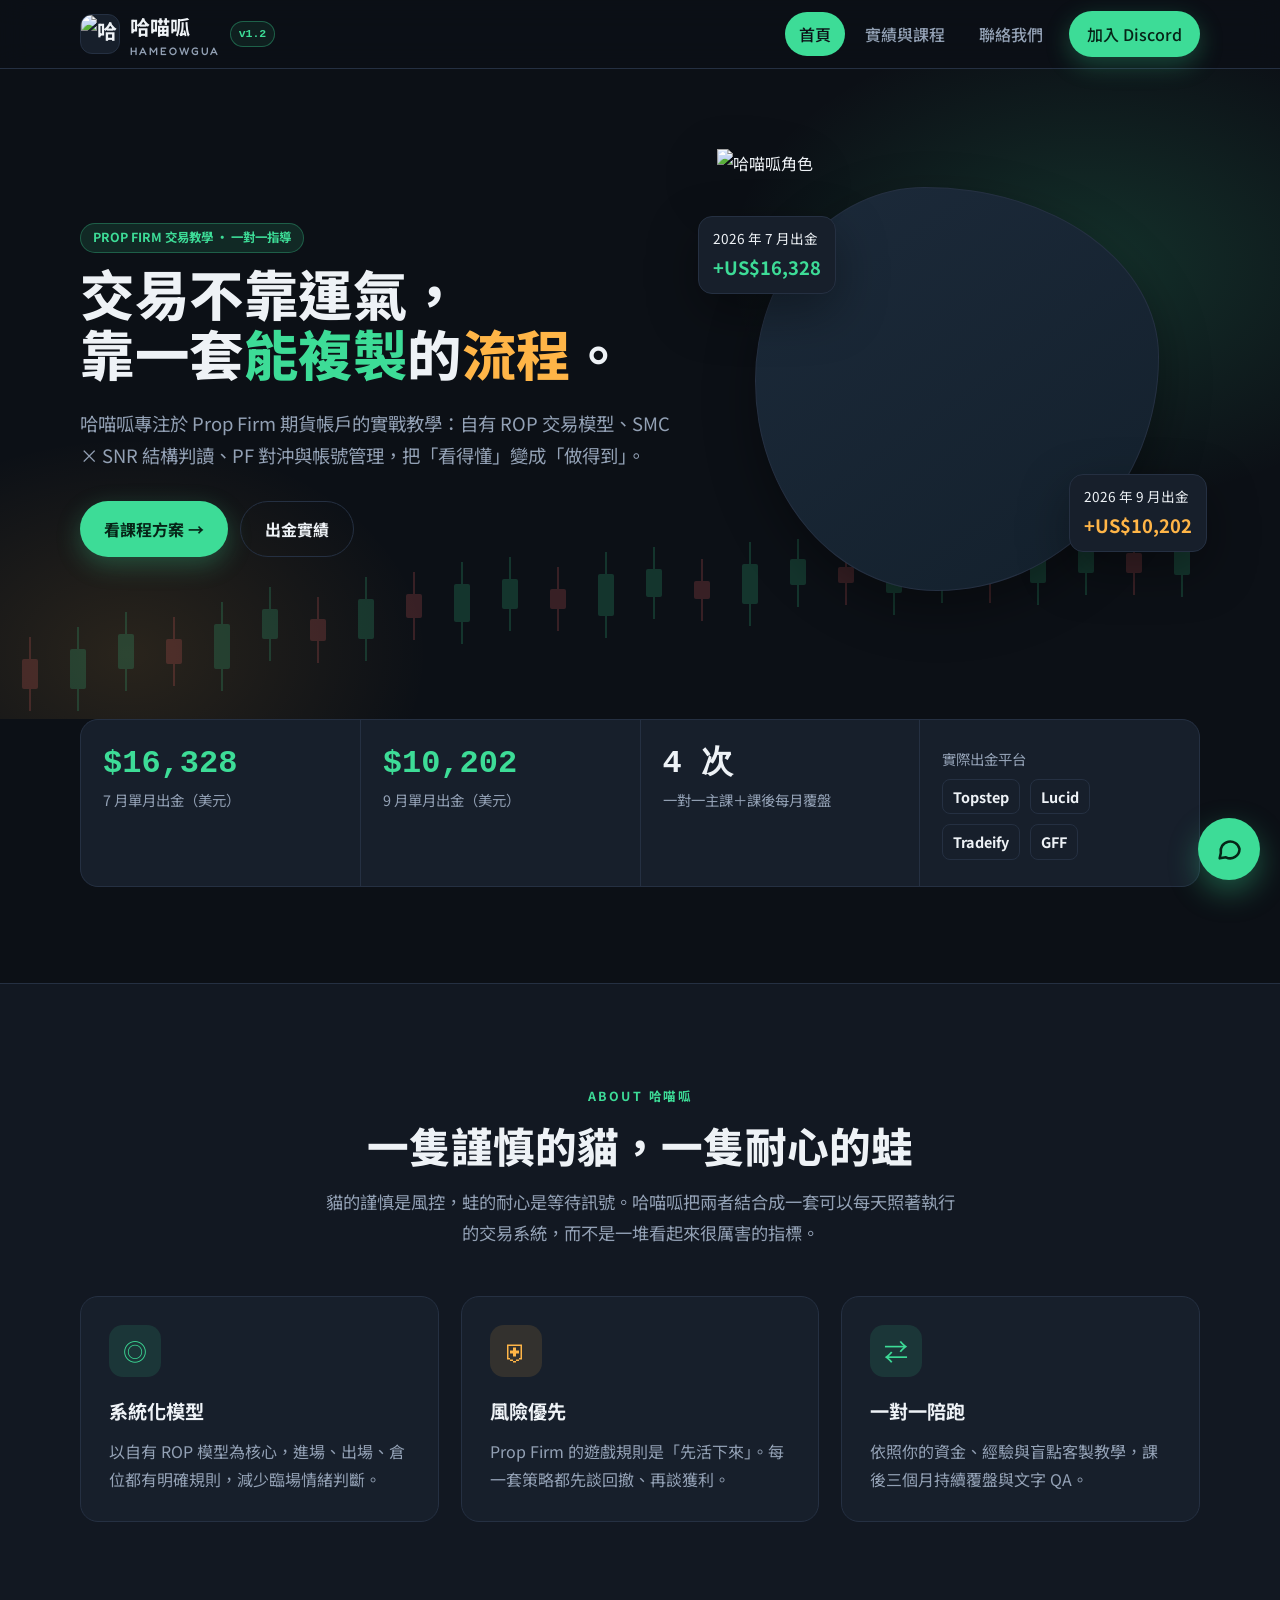
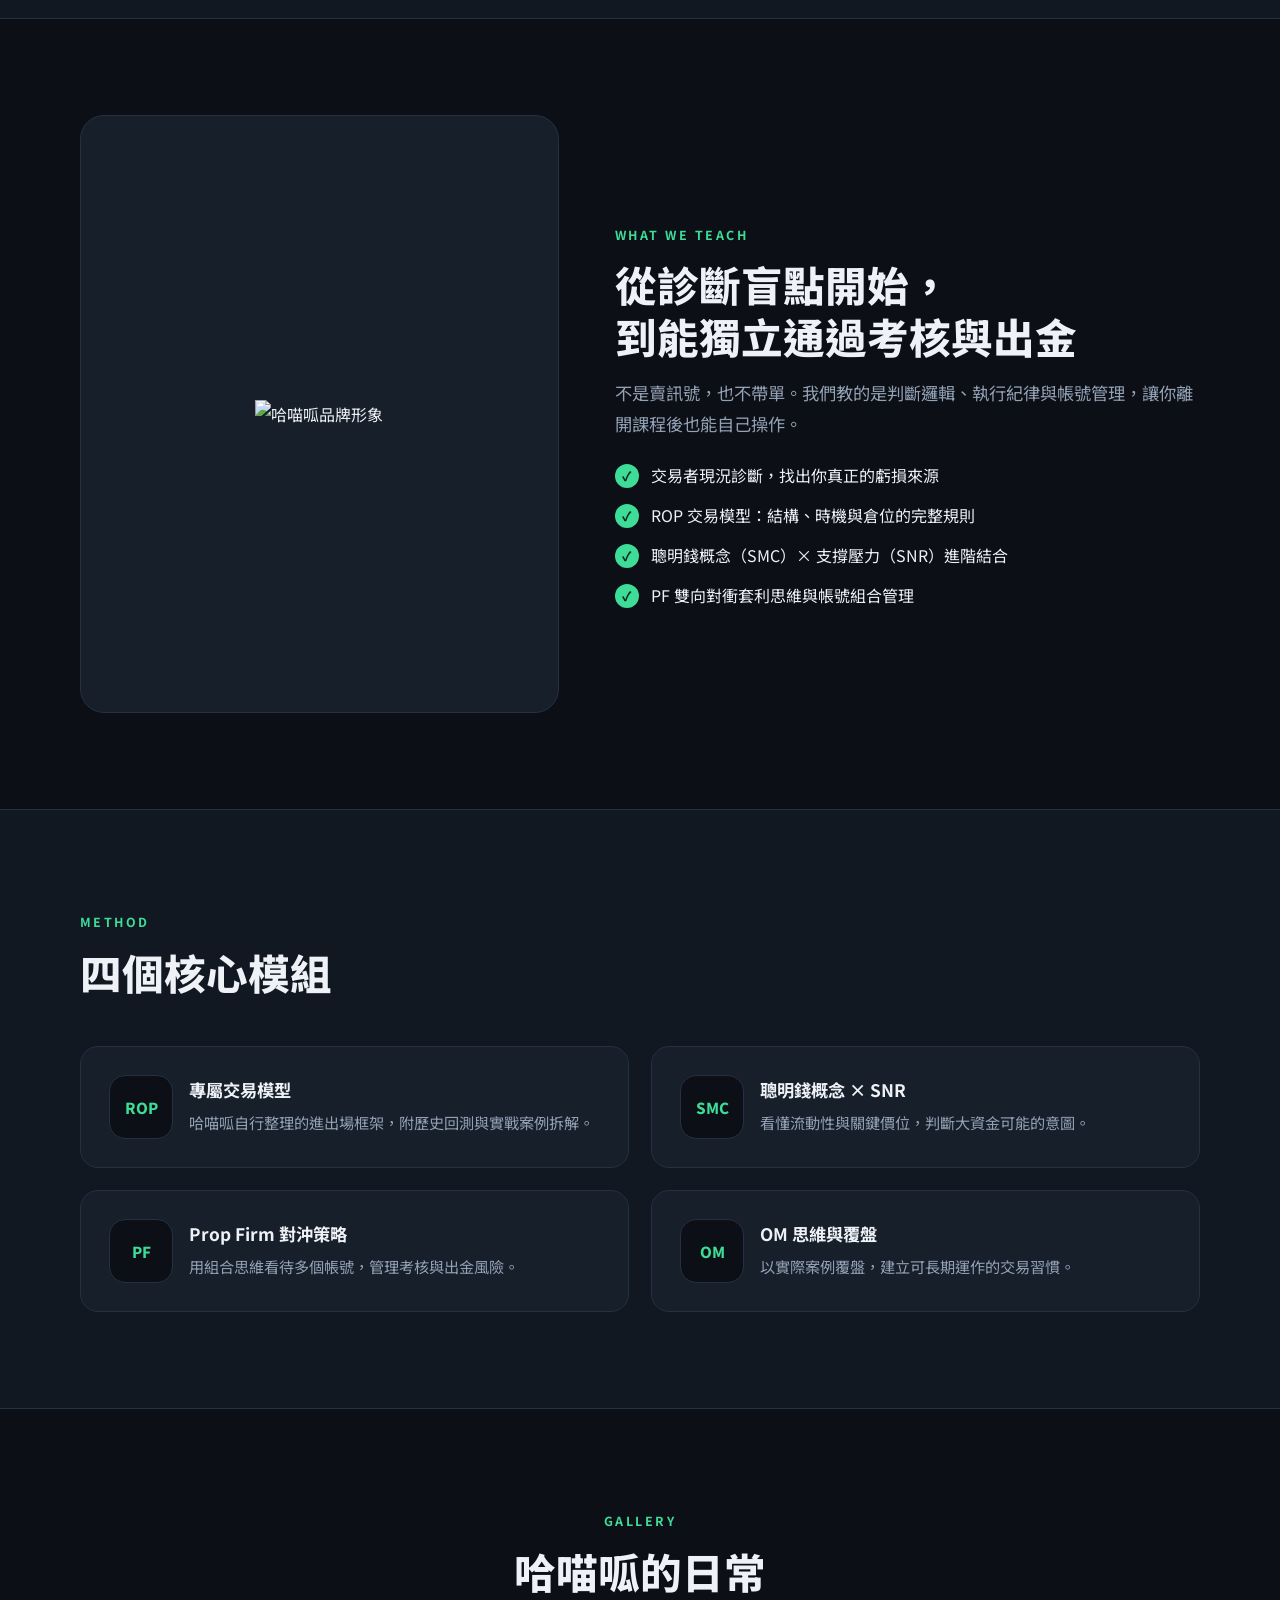
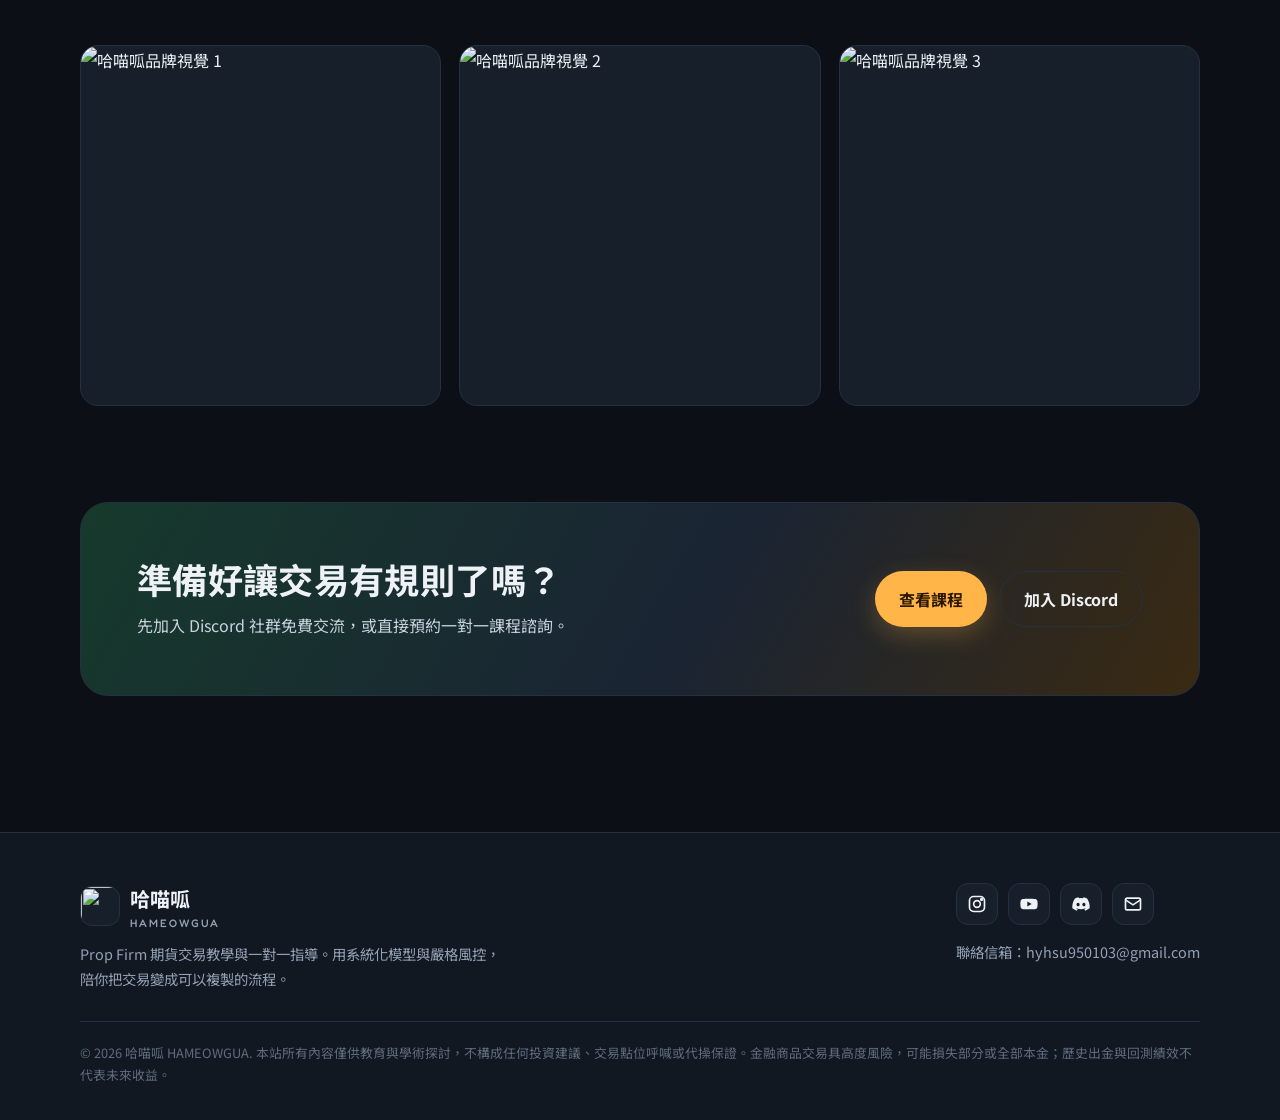
==== commit ee9218b4: "v1.2 新增版本標示、新版更新提示、點版本即更新；資源加版本號避免快取" ====
--- a/index.html
+++ b/index.html
@@ -9,16 +9,18 @@
 <meta property="og:description" content="哈喵呱：Prop Firm 期貨交易者的系統化教學。ROP 交易模型、SMC×SNR、PF 對沖策略與風險控管，一對一深度指導。">
 <meta property="og:type" content="website">
 <meta name="theme-color" content="#0c1016">
+<meta name="site-version" content="1.2">
 <link rel="icon" href="https://lh3.googleusercontent.com/d/10vGAkyjCVqrekcN_UrfqZpfrV-GQw5OU">
 <link rel="preconnect" href="https://fonts.googleapis.com">
 <link rel="preconnect" href="https://fonts.gstatic.com" crossorigin>
 <link href="https://fonts.googleapis.com/css2?family=Fredoka:wght@600;700&family=Noto+Sans+TC:wght@400;500;700;800&display=swap" rel="stylesheet">
-<link rel="stylesheet" href="assets/style.css">
+<link rel="stylesheet" href="assets/style.css?v=1.2">
 </head>
 <body>
 <header class="site-header">
   <div class="wrap nav">
     <a class="brand display" href="index.html"><img class="brand-logo" src="assets/img/brand-1.png" alt="哈喵呱 logo" loading="lazy" onerror="this.onerror=null;this.src='https://lh3.googleusercontent.com/d/10vGAkyjCVqrekcN_UrfqZpfrV-GQw5OU'"><span>哈喵呱<small>HAMEOWGUA</small></span></a>
+    <button type="button" class="ver-badge" title="點一下檢查並更新到最新版本">v1.2</button>
     <button class="nav-toggle" aria-label="選單" aria-expanded="false">☰</button>
     <nav class="nav-links"><a href="index.html" class="active">首頁</a><a href="courses.html">實績與課程</a><a href="contact.html">聯絡我們</a><a class="btn btn-frog" style="padding:9px 18px;margin-left:6px" data-link="discord" target="_blank" rel="noopener">加入 Discord</a></nav>
   </div>
@@ -148,7 +150,7 @@
     <div class="copy">© <span class="year">2026</span> 哈喵呱 HAMEOWGUA. 本站所有內容僅供教育與學術探討，不構成任何投資建議、交易點位呼喊或代操保證。金融商品交易具高度風險，可能損失部分或全部本金；歷史出金與回測績效不代表未來收益。</div>
   </div>
 </footer>
-<script src="config.js"></script>
-<script src="assets/site.js"></script>
+<script src="config.js?v=1.2"></script>
+<script src="assets/site.js?v=1.2"></script>
 </body>
 </html>
--- a/assets/style.css
+++ b/assets/style.css
@@ -281,4 +281,17 @@
 }
 /* fixes */
 .nav-links a.btn-frog,.nav-links a.btn-frog:hover{color:#062417;background:var(--frog)}
-.hero h1{font-size:clamp(2.3rem,5.2vw,3.9rem)}
+.hero h1{font-size:clamp(2.2rem,4.6vw,3.4rem)}
+
+/* ---------- version badge & update bar ---------- */
+.ver-badge{margin-right:auto;margin-left:10px;font-family:"JetBrains Mono",ui-monospace,monospace;font-size:.72rem;font-weight:700;color:var(--frog);border:1px solid rgba(61,220,151,.35);background:rgba(61,220,151,.08);padding:2px 8px;border-radius:999px;line-height:1.5}
+.update-bar{position:fixed;left:50%;top:80px;z-index:300;transform:translate(-50%,-20px);opacity:0;transition:.35s;width:min(560px,calc(100vw - 32px));background:var(--panel);border:1px solid var(--frog);border-radius:16px;box-shadow:var(--shadow);padding:14px 16px;display:flex;gap:14px;align-items:center;justify-content:space-between;flex-wrap:wrap}
+.update-bar.show{transform:translate(-50%,0);opacity:1}
+.ub-text b{display:block}
+.ub-text span{color:var(--muted);font-size:.85rem}
+.ub-actions{display:flex;gap:8px}
+.ub-actions .btn{padding:9px 16px;font-size:.9rem}
+button.ver-badge{cursor:pointer;font:inherit;font-family:"JetBrains Mono",ui-monospace,monospace;font-size:.72rem;font-weight:700;transition:.2s}
+button.ver-badge:hover{background:var(--frog);color:#062417}
+.ver-toast{position:fixed;left:50%;top:80px;z-index:300;transform:translate(-50%,-12px);opacity:0;transition:.3s;background:var(--panel);border:1px solid var(--line);border-radius:12px;padding:10px 16px;font-size:.9rem;box-shadow:var(--shadow)}
+.ver-toast.show{transform:translate(-50%,0);opacity:1}
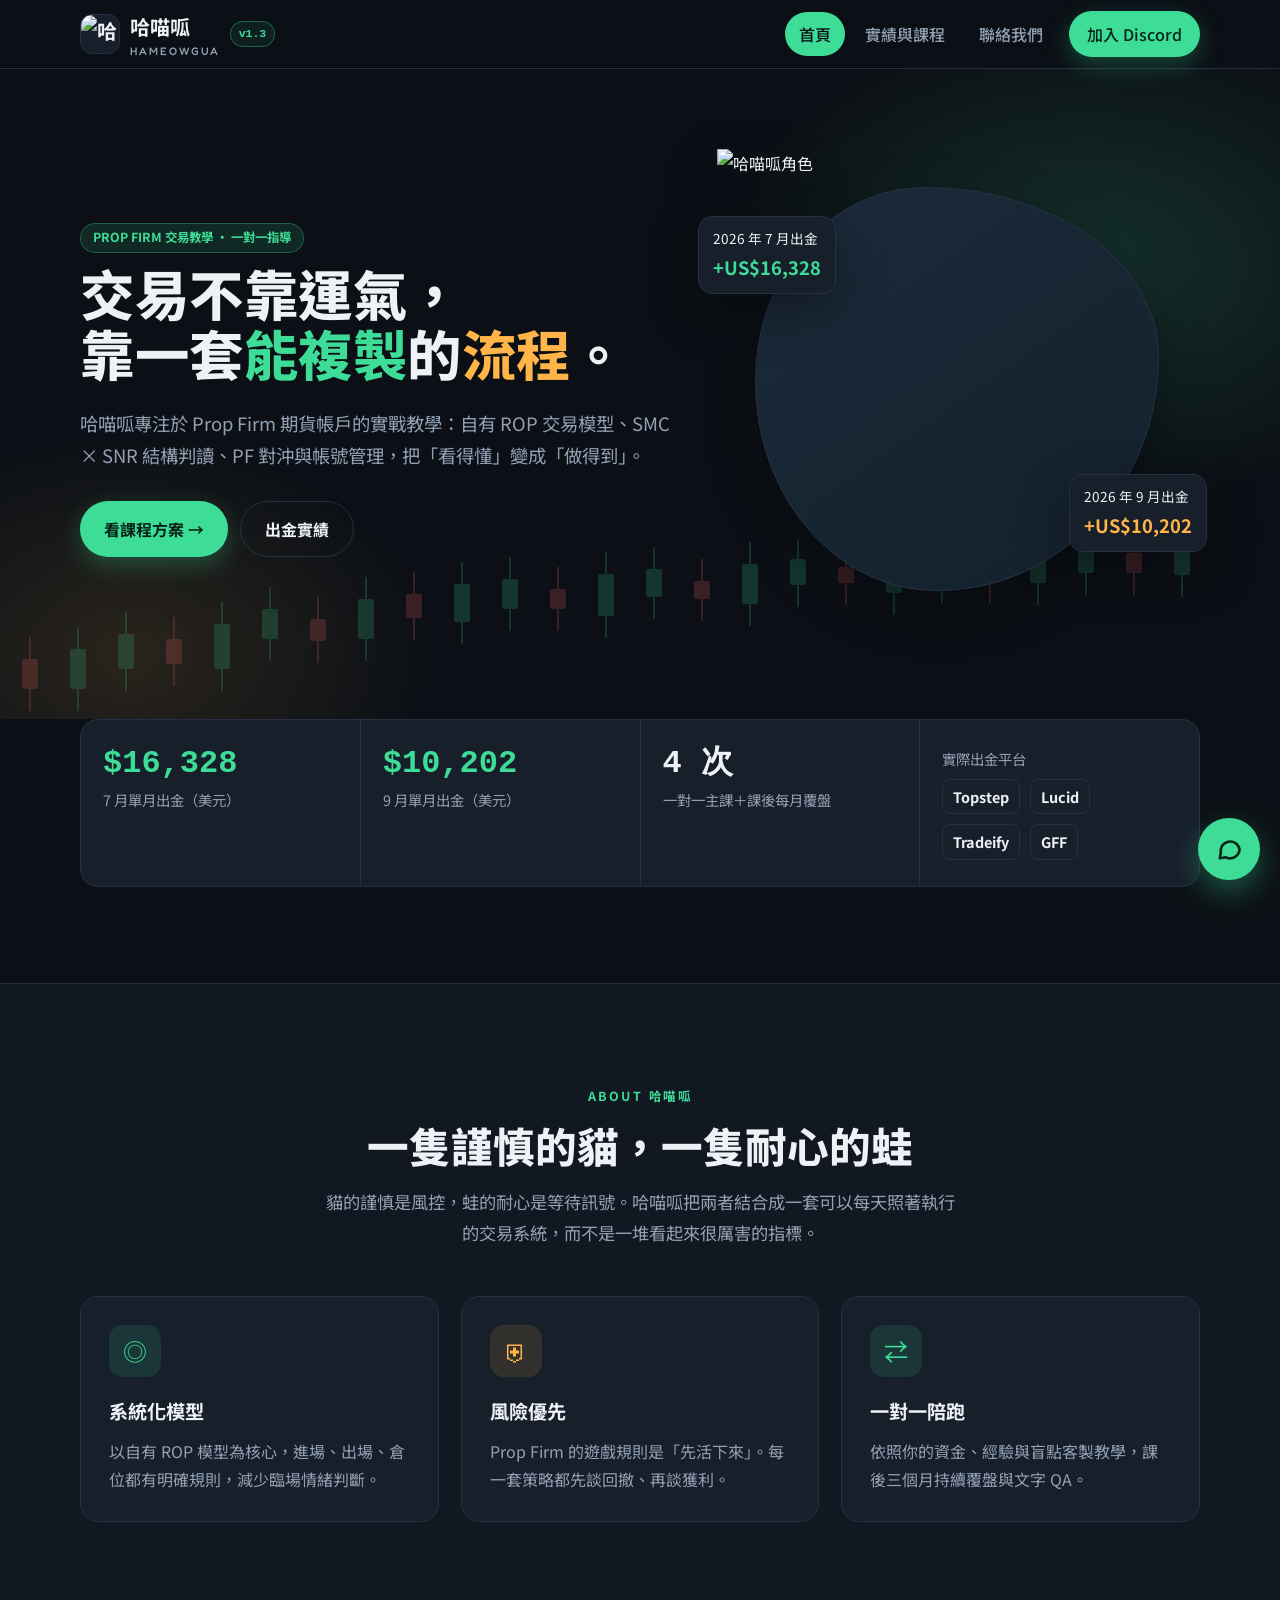
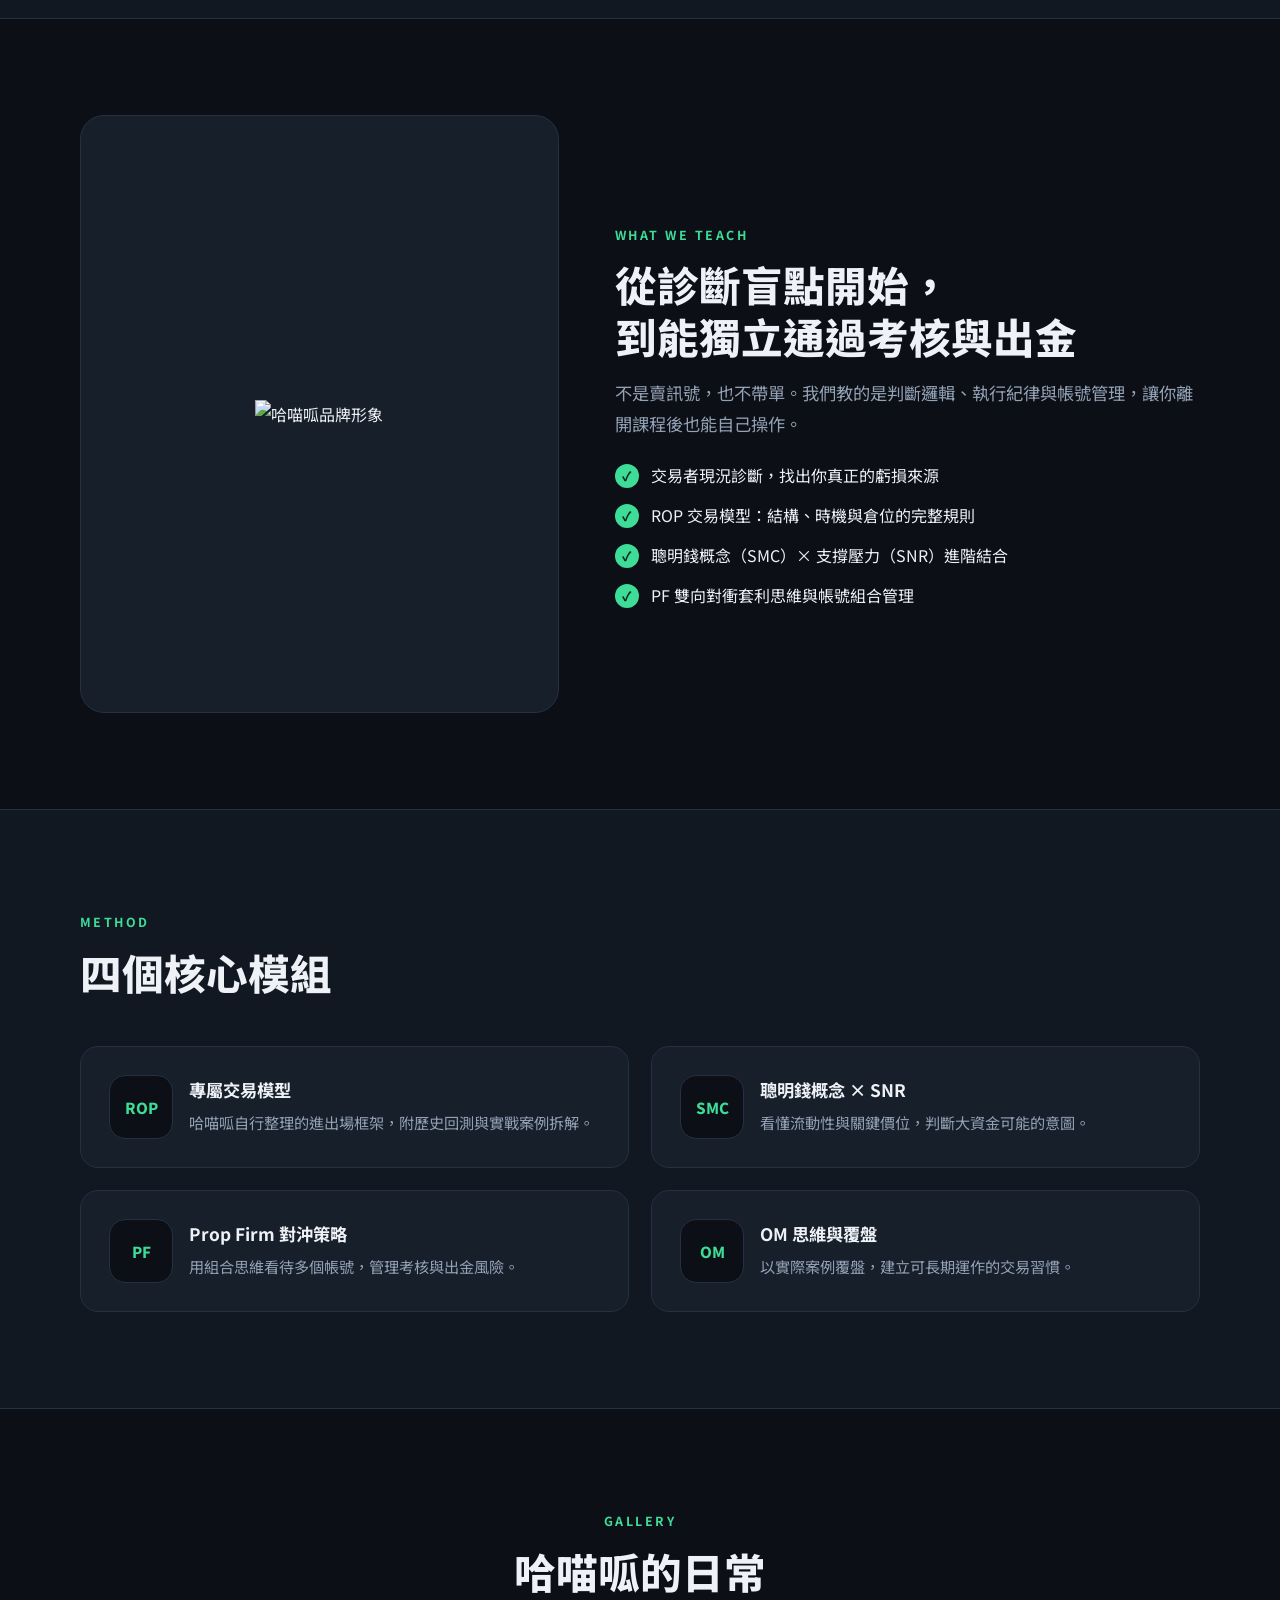
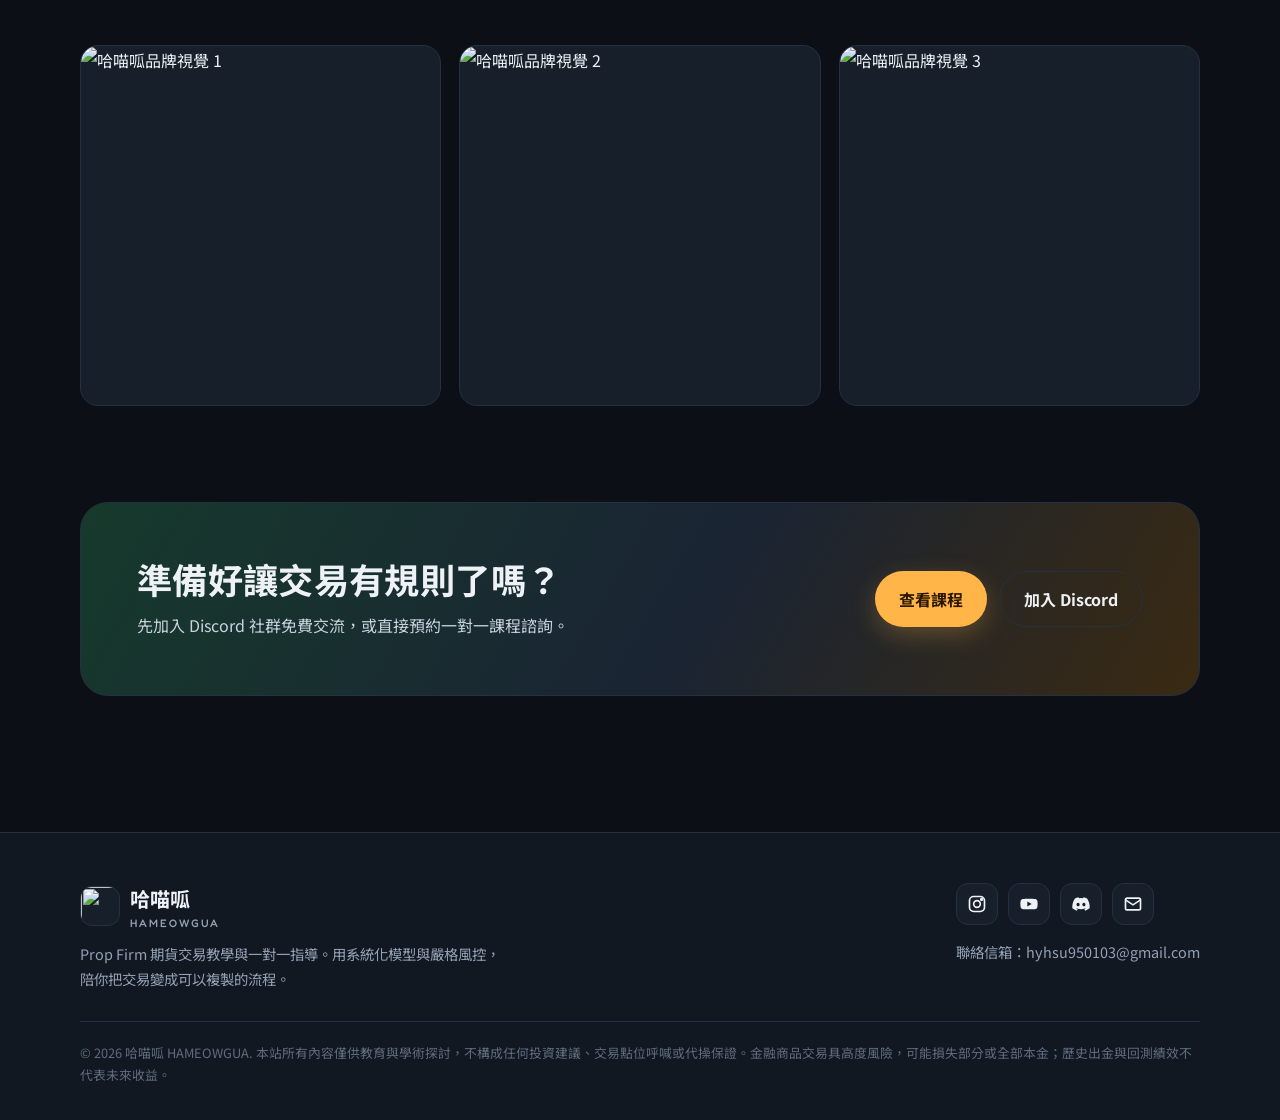
==== commit 2f045ac4: "v1.3 啟用 Botpress AI 客服（哈喵呱小幫手）" ====
--- a/index.html
+++ b/index.html
@@ -9,18 +9,18 @@
 <meta property="og:description" content="哈喵呱：Prop Firm 期貨交易者的系統化教學。ROP 交易模型、SMC×SNR、PF 對沖策略與風險控管，一對一深度指導。">
 <meta property="og:type" content="website">
 <meta name="theme-color" content="#0c1016">
-<meta name="site-version" content="1.2">
+<meta name="site-version" content="1.3">
 <link rel="icon" href="https://lh3.googleusercontent.com/d/10vGAkyjCVqrekcN_UrfqZpfrV-GQw5OU">
 <link rel="preconnect" href="https://fonts.googleapis.com">
 <link rel="preconnect" href="https://fonts.gstatic.com" crossorigin>
 <link href="https://fonts.googleapis.com/css2?family=Fredoka:wght@600;700&family=Noto+Sans+TC:wght@400;500;700;800&display=swap" rel="stylesheet">
-<link rel="stylesheet" href="assets/style.css?v=1.2">
+<link rel="stylesheet" href="assets/style.css?v=1.3">
 </head>
 <body>
 <header class="site-header">
   <div class="wrap nav">
     <a class="brand display" href="index.html"><img class="brand-logo" src="assets/img/brand-1.png" alt="哈喵呱 logo" loading="lazy" onerror="this.onerror=null;this.src='https://lh3.googleusercontent.com/d/10vGAkyjCVqrekcN_UrfqZpfrV-GQw5OU'"><span>哈喵呱<small>HAMEOWGUA</small></span></a>
-    <button type="button" class="ver-badge" title="點一下檢查並更新到最新版本">v1.2</button>
+    <button type="button" class="ver-badge" title="點一下檢查並更新到最新版本">v1.3</button>
     <button class="nav-toggle" aria-label="選單" aria-expanded="false">☰</button>
     <nav class="nav-links"><a href="index.html" class="active">首頁</a><a href="courses.html">實績與課程</a><a href="contact.html">聯絡我們</a><a class="btn btn-frog" style="padding:9px 18px;margin-left:6px" data-link="discord" target="_blank" rel="noopener">加入 Discord</a></nav>
   </div>
@@ -150,7 +150,7 @@
     <div class="copy">© <span class="year">2026</span> 哈喵呱 HAMEOWGUA. 本站所有內容僅供教育與學術探討，不構成任何投資建議、交易點位呼喊或代操保證。金融商品交易具高度風險，可能損失部分或全部本金；歷史出金與回測績效不代表未來收益。</div>
   </div>
 </footer>
-<script src="config.js?v=1.2"></script>
-<script src="assets/site.js?v=1.2"></script>
+<script src="config.js?v=1.3"></script>
+<script src="assets/site.js?v=1.3"></script>
 </body>
 </html>
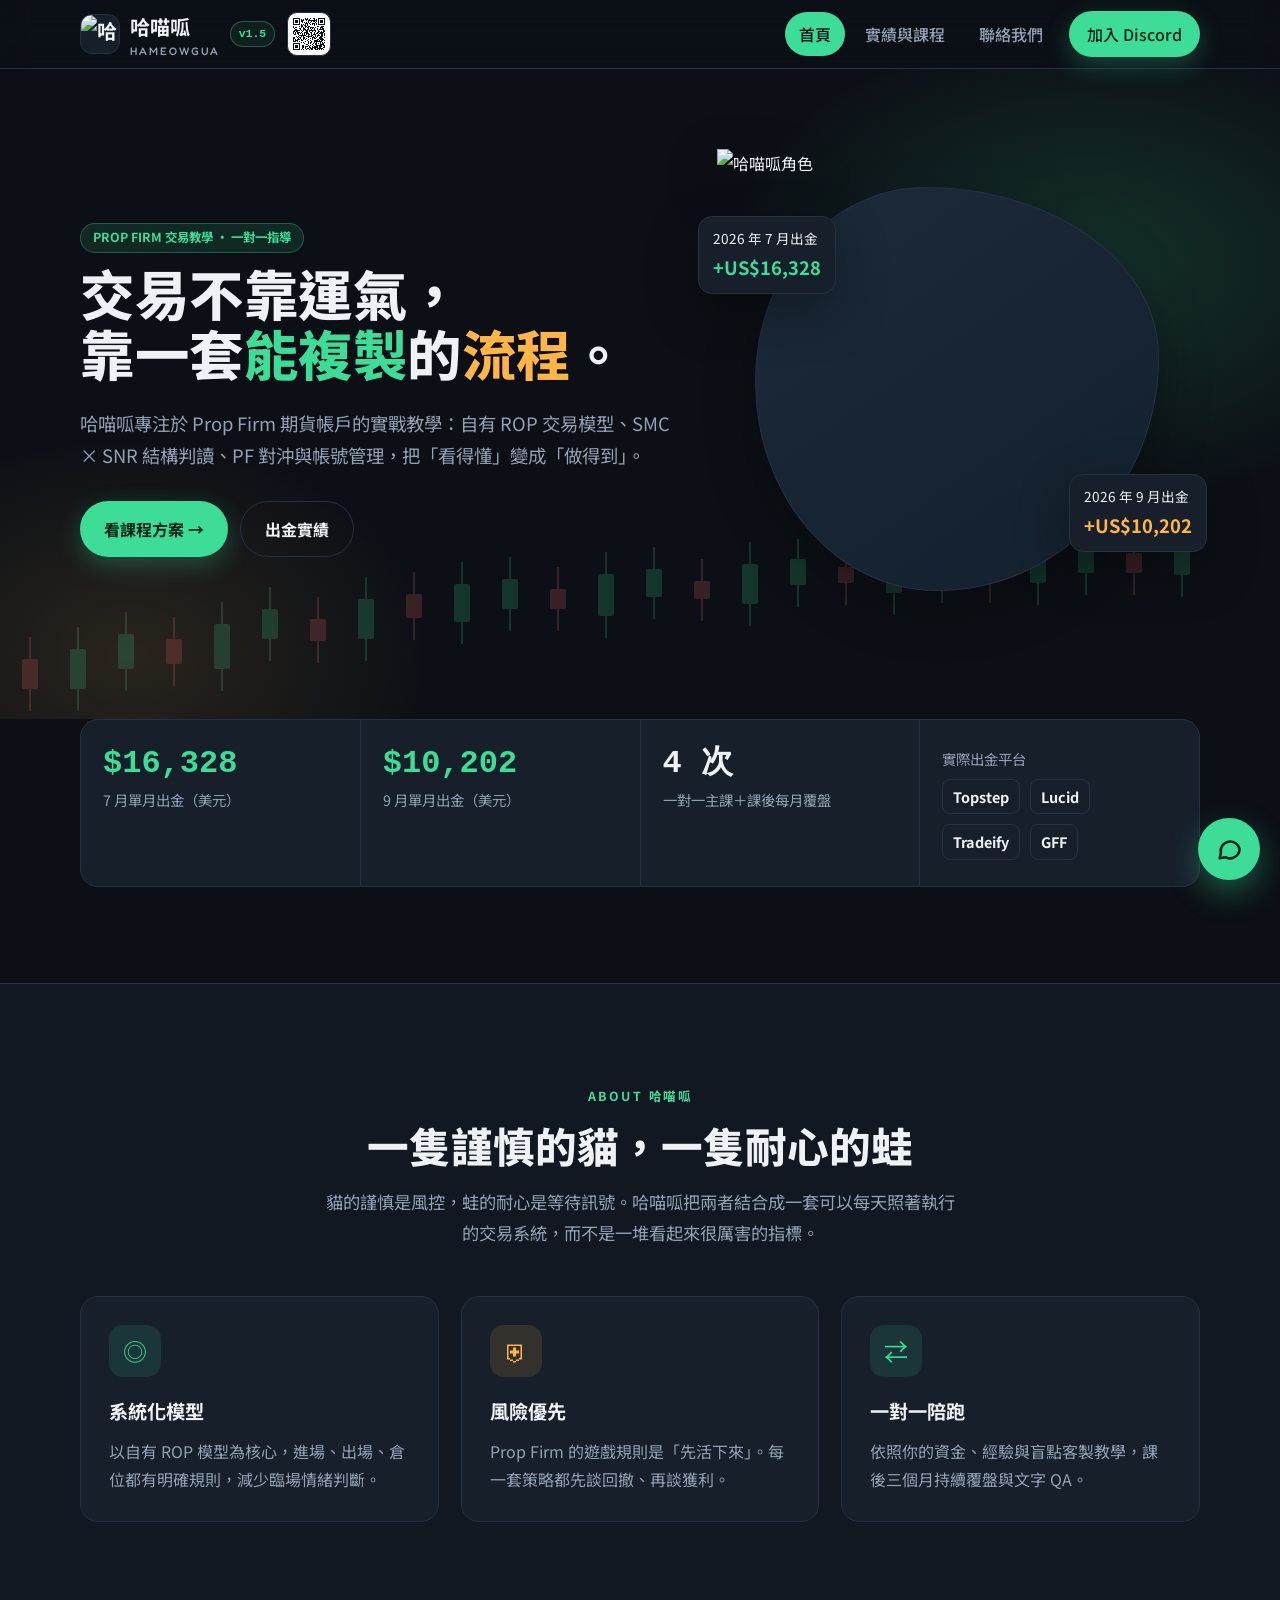
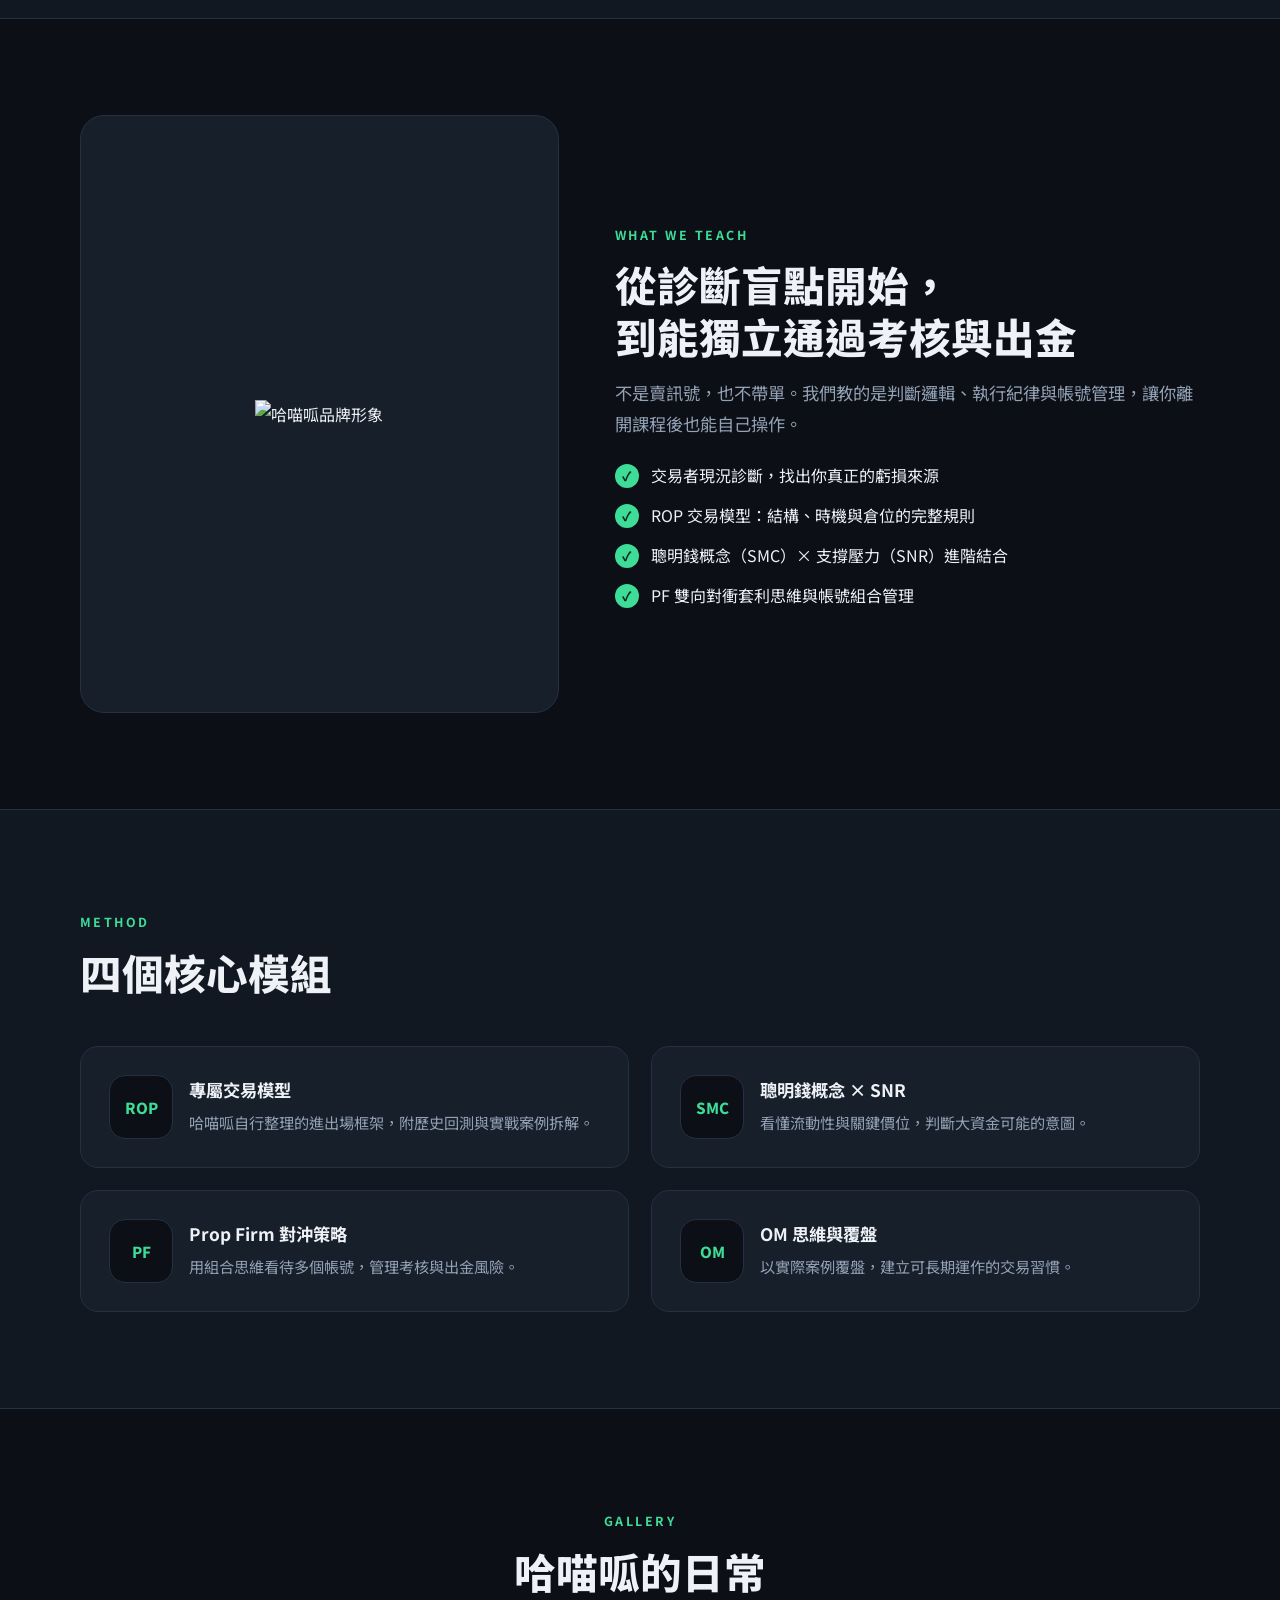
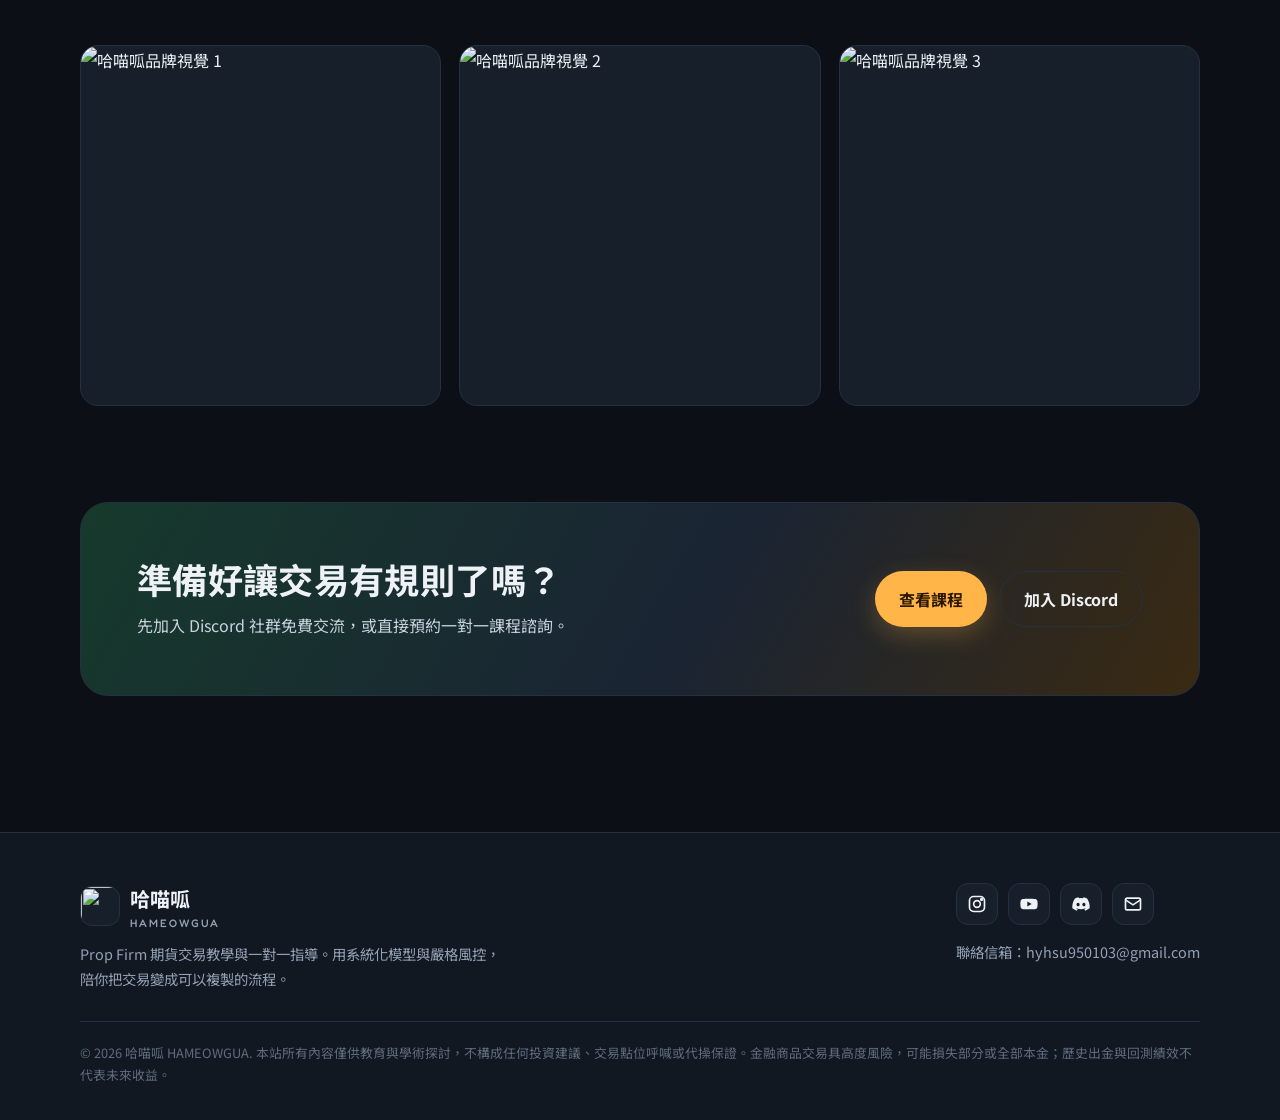
==== commit 6a6800f9: "v1.5 PWA：可安裝成 App、離線瀏覽、App 圖示與捷徑" ====
--- a/index.html
+++ b/index.html
@@ -9,20 +9,27 @@
 <meta property="og:description" content="哈喵呱：Prop Firm 期貨交易者的系統化教學。ROP 交易模型、SMC×SNR、PF 對沖策略與風險控管，一對一深度指導。">
 <meta property="og:type" content="website">
 <meta name="theme-color" content="#0c1016">
-<meta name="site-version" content="1.3">
-<link rel="icon" href="https://lh3.googleusercontent.com/d/10vGAkyjCVqrekcN_UrfqZpfrV-GQw5OU">
+<meta name="site-version" content="1.5">
+<link rel="icon" type="image/png" sizes="32x32" href="assets/icons/favicon-32.png">
+<link rel="manifest" href="manifest.webmanifest">
+<link rel="apple-touch-icon" href="assets/icons/apple-touch-icon.png">
+<meta name="apple-mobile-web-app-capable" content="yes">
+<meta name="mobile-web-app-capable" content="yes">
+<meta name="apple-mobile-web-app-title" content="哈喵呱">
+<meta name="apple-mobile-web-app-status-bar-style" content="black-translucent">
 <link rel="preconnect" href="https://fonts.googleapis.com">
 <link rel="preconnect" href="https://fonts.gstatic.com" crossorigin>
 <link href="https://fonts.googleapis.com/css2?family=Fredoka:wght@600;700&family=Noto+Sans+TC:wght@400;500;700;800&display=swap" rel="stylesheet">
-<link rel="stylesheet" href="assets/style.css?v=1.3">
+<link rel="stylesheet" href="assets/style.css?v=1.5">
 </head>
 <body>
 <header class="site-header">
   <div class="wrap nav">
     <a class="brand display" href="index.html"><img class="brand-logo" src="assets/img/brand-1.png" alt="哈喵呱 logo" loading="lazy" onerror="this.onerror=null;this.src='https://lh3.googleusercontent.com/d/10vGAkyjCVqrekcN_UrfqZpfrV-GQw5OU'"><span>哈喵呱<small>HAMEOWGUA</small></span></a>
-    <button type="button" class="ver-badge" title="點一下檢查並更新到最新版本">v1.3</button>
+    <button type="button" class="ver-badge" title="點一下檢查並更新到最新版本">v1.5</button>
+    <button type="button" class="qr-btn" aria-label="顯示網站 QR Code" title="掃描 QR Code 開啟網站"><img src="assets/img/qr.svg" alt="網站 QR Code" width="40" height="40"></button>
     <button class="nav-toggle" aria-label="選單" aria-expanded="false">☰</button>
-    <nav class="nav-links"><a href="index.html" class="active">首頁</a><a href="courses.html">實績與課程</a><a href="contact.html">聯絡我們</a><a class="btn btn-frog" style="padding:9px 18px;margin-left:6px" data-link="discord" target="_blank" rel="noopener">加入 Discord</a></nav>
+    <nav class="nav-links"><a href="index.html" class="active">首頁</a><a href="courses.html">實績與課程</a><a href="contact.html">聯絡我們</a><button type="button" class="btn btn-ghost install-btn" hidden style="padding:9px 16px">⬇ 安裝 App</button><a class="btn btn-frog" style="padding:9px 18px;margin-left:6px" data-link="discord" target="_blank" rel="noopener">加入 Discord</a></nav>
   </div>
 </header>
 
@@ -150,7 +157,7 @@
     <div class="copy">© <span class="year">2026</span> 哈喵呱 HAMEOWGUA. 本站所有內容僅供教育與學術探討，不構成任何投資建議、交易點位呼喊或代操保證。金融商品交易具高度風險，可能損失部分或全部本金；歷史出金與回測績效不代表未來收益。</div>
   </div>
 </footer>
-<script src="config.js?v=1.3"></script>
-<script src="assets/site.js?v=1.3"></script>
+<script src="config.js?v=1.5"></script>
+<script src="assets/site.js?v=1.5"></script>
 </body>
 </html>
--- a/assets/style.css
+++ b/assets/style.css
@@ -295,3 +295,23 @@
 button.ver-badge:hover{background:var(--frog);color:#062417}
 .ver-toast{position:fixed;left:50%;top:80px;z-index:300;transform:translate(-50%,-12px);opacity:0;transition:.3s;background:var(--panel);border:1px solid var(--line);border-radius:12px;padding:10px 16px;font-size:.9rem;box-shadow:var(--shadow)}
 .ver-toast.show{transform:translate(-50%,0);opacity:1}
+
+/* ---------- site QR code ---------- */
+.ver-badge{margin-right:0}
+.qr-btn{margin:0 auto 0 12px;width:44px;height:44px;padding:3px;border-radius:10px;background:#fff;border:1px solid var(--line);cursor:pointer;transition:transform .15s,box-shadow .2s}
+.qr-btn:hover{transform:scale(1.06);box-shadow:0 0 0 3px rgba(61,220,151,.35)}
+.qr-btn img{width:100%;height:100%;image-rendering:pixelated}
+.qr-modal{position:fixed;inset:0;z-index:260;background:rgba(5,8,12,.8);display:none;align-items:center;justify-content:center;padding:20px}
+.qr-modal.open{display:flex}
+.qr-card{position:relative;background:var(--panel);border:1px solid var(--line);border-radius:22px;padding:26px 26px 22px;width:min(340px,100%);text-align:center;box-shadow:var(--shadow);display:grid;gap:12px;justify-items:center}
+.qr-card img{width:240px;height:240px;background:#fff;border-radius:12px;padding:8px;image-rendering:pixelated}
+.qr-url{color:var(--muted);font-size:.85rem;word-break:break-all}
+.qr-actions{display:flex;gap:8px;flex-wrap:wrap;justify-content:center}
+.qr-actions .btn{padding:10px 16px;font-size:.9rem}
+.qr-close{position:absolute;top:10px;right:12px;width:34px;height:34px;border-radius:50%;border:1px solid var(--line);background:var(--ink);color:var(--text);font-size:1.2rem;cursor:pointer}
+@media (max-width:720px){.qr-btn{width:38px;height:38px;margin-left:8px}}
+
+/* ---------- PWA install ---------- */
+.install-btn[hidden]{display:none}
+.ios-steps{text-align:left;color:#c8d0da;font-size:.95rem;padding-left:22px;display:grid;gap:6px;justify-self:stretch}
+@media (display-mode: standalone){.site-header{padding-top:env(safe-area-inset-top)}}
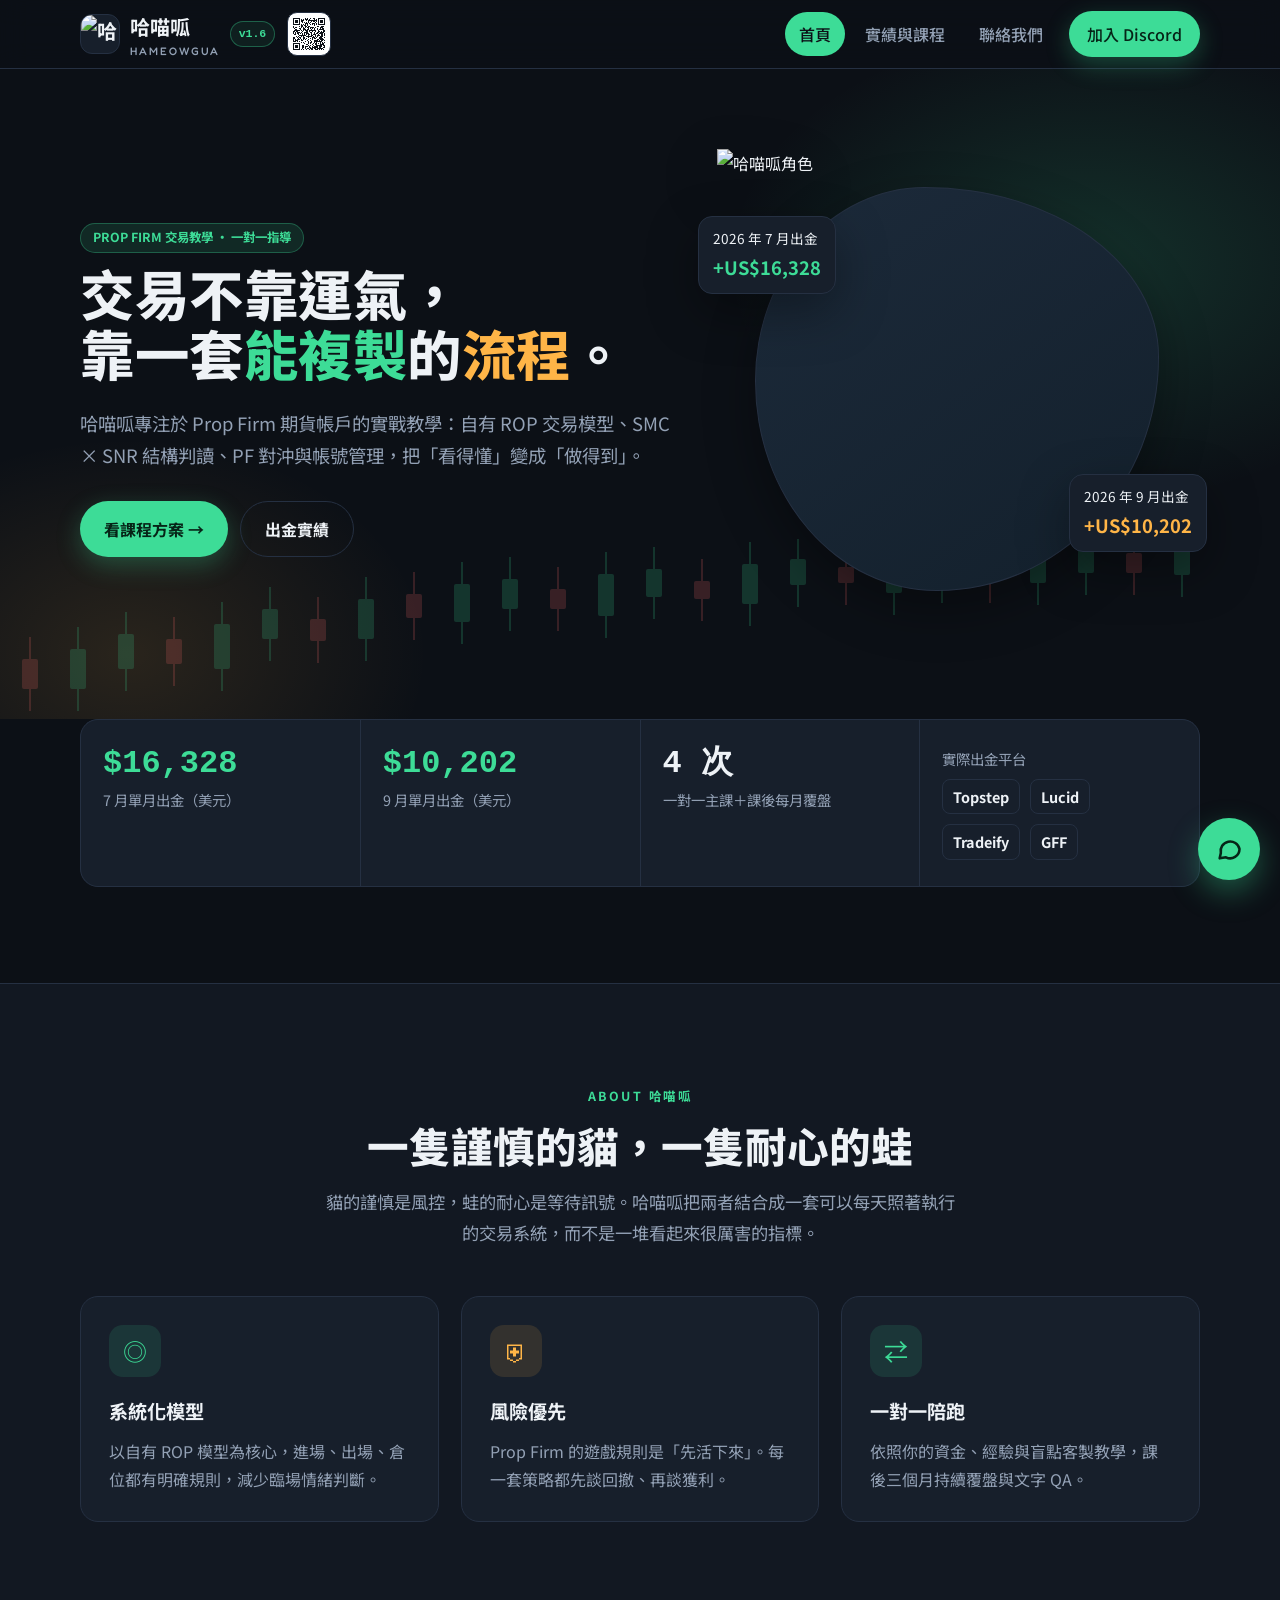
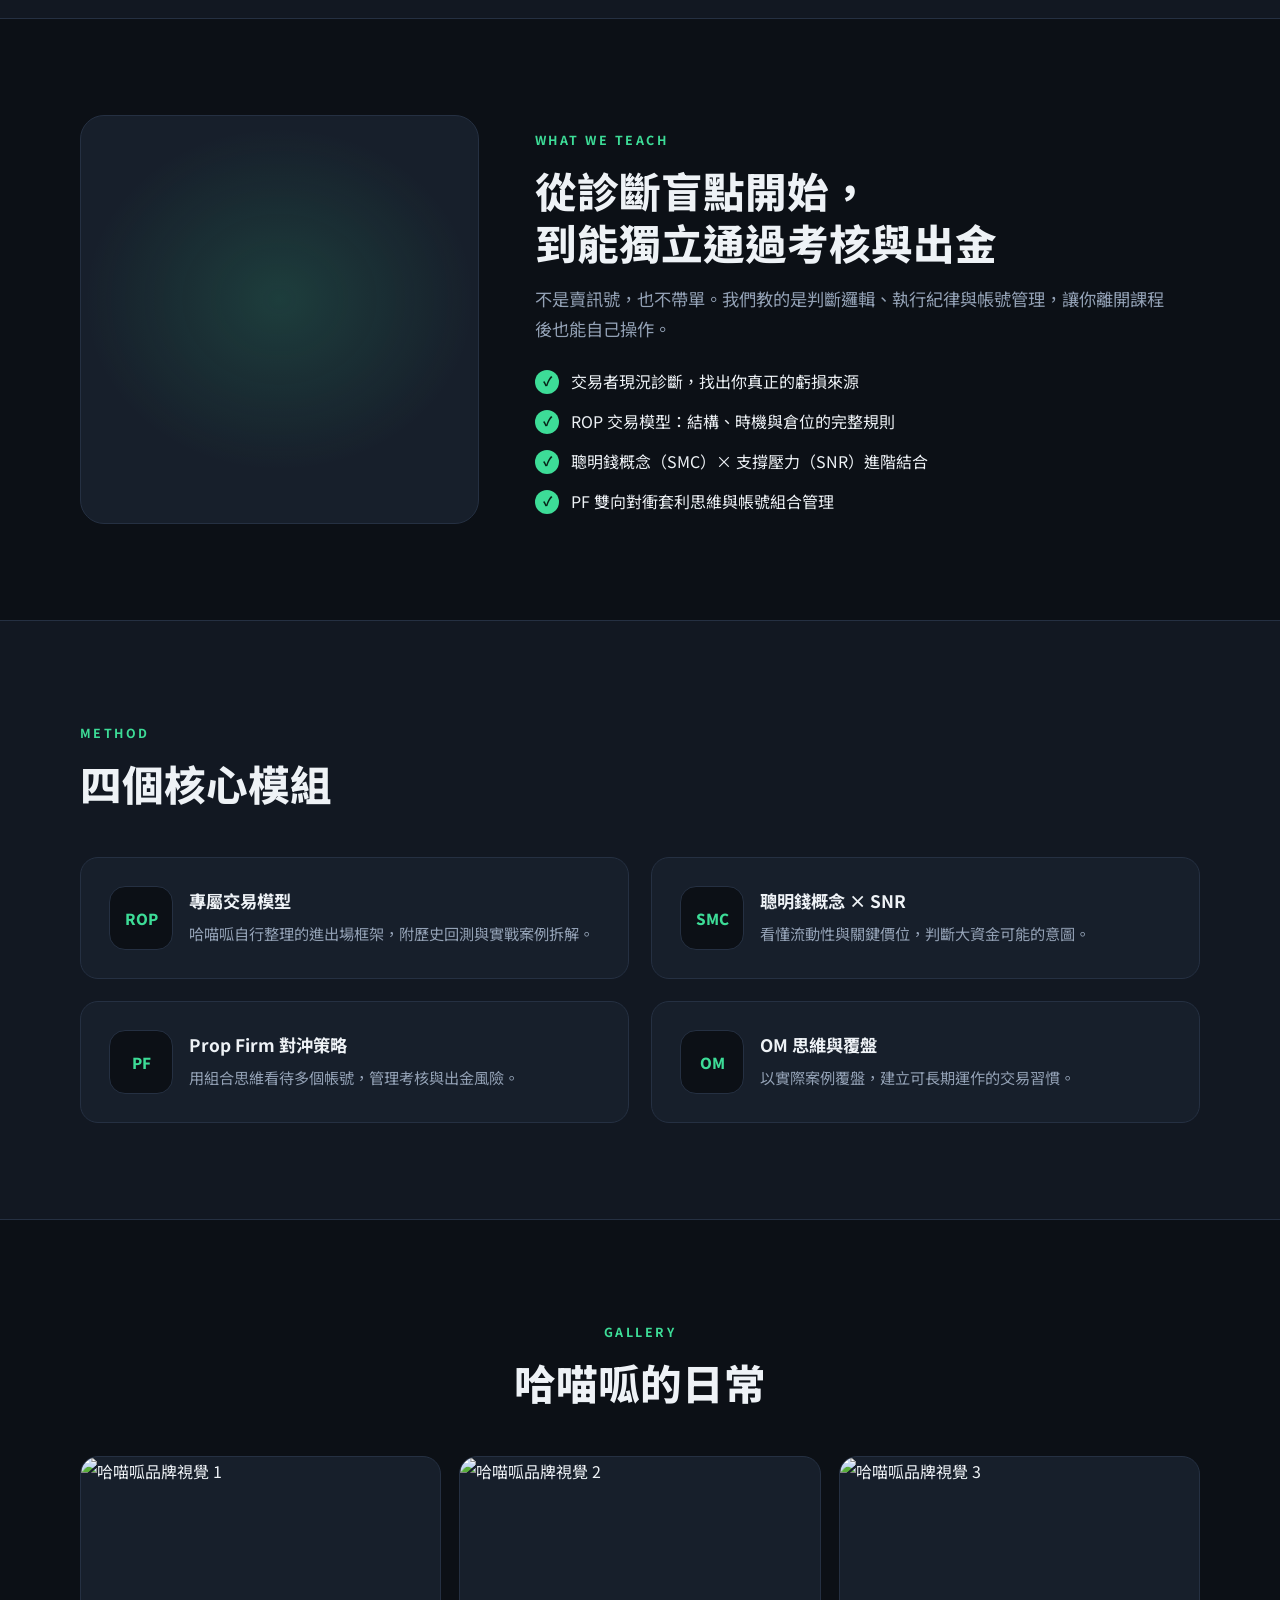
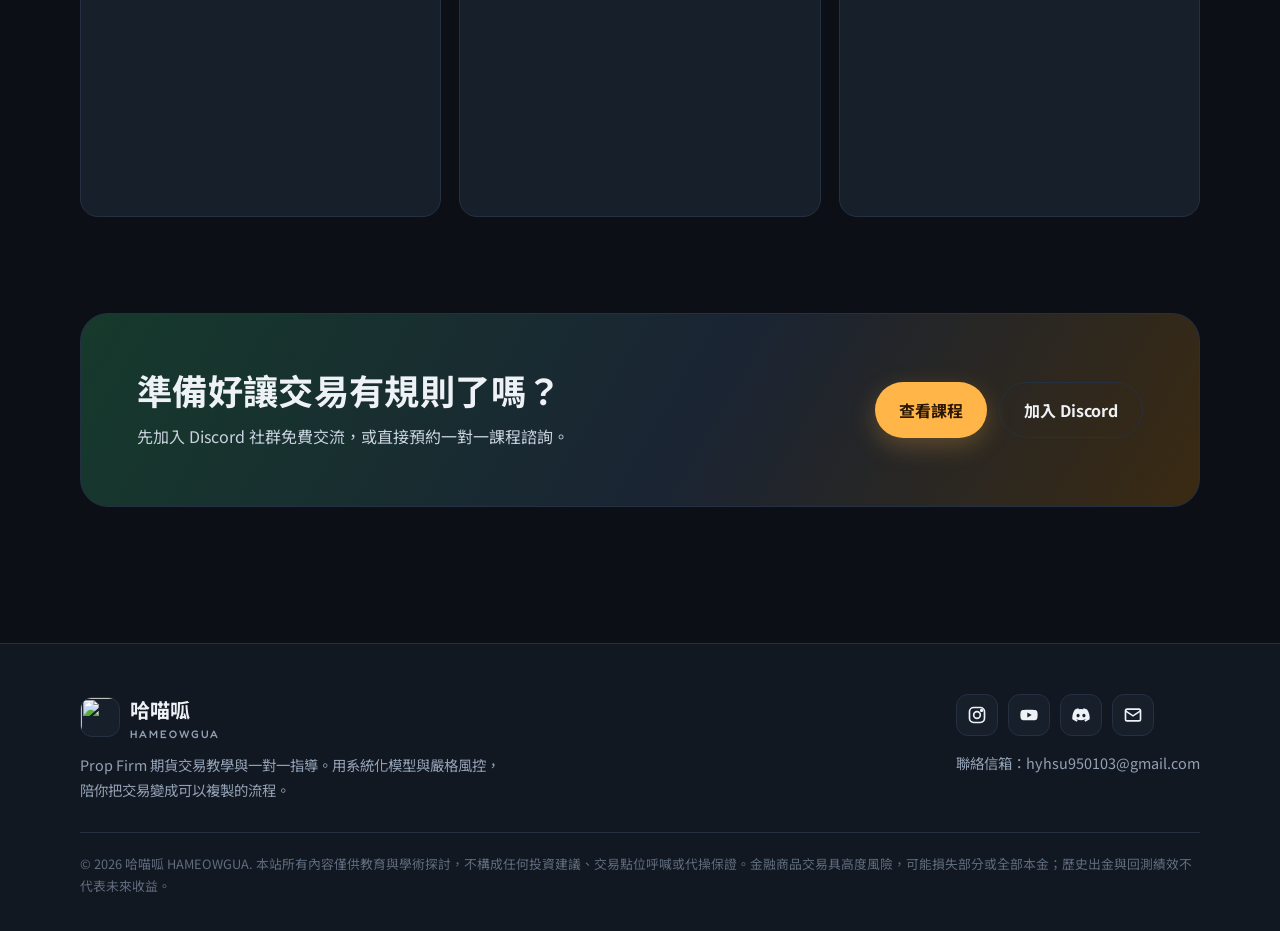
==== commit 2a9f73d4: "v1.6 首頁角色圖裁切放大、框縮小" ====
--- a/index.html
+++ b/index.html
@@ -9,7 +9,7 @@
 <meta property="og:description" content="哈喵呱：Prop Firm 期貨交易者的系統化教學。ROP 交易模型、SMC×SNR、PF 對沖策略與風險控管，一對一深度指導。">
 <meta property="og:type" content="website">
 <meta name="theme-color" content="#0c1016">
-<meta name="site-version" content="1.5">
+<meta name="site-version" content="1.6">
 <link rel="icon" type="image/png" sizes="32x32" href="assets/icons/favicon-32.png">
 <link rel="manifest" href="manifest.webmanifest">
 <link rel="apple-touch-icon" href="assets/icons/apple-touch-icon.png">
@@ -20,13 +20,13 @@
 <link rel="preconnect" href="https://fonts.googleapis.com">
 <link rel="preconnect" href="https://fonts.gstatic.com" crossorigin>
 <link href="https://fonts.googleapis.com/css2?family=Fredoka:wght@600;700&family=Noto+Sans+TC:wght@400;500;700;800&display=swap" rel="stylesheet">
-<link rel="stylesheet" href="assets/style.css?v=1.5">
+<link rel="stylesheet" href="assets/style.css?v=1.6">
 </head>
 <body>
 <header class="site-header">
   <div class="wrap nav">
     <a class="brand display" href="index.html"><img class="brand-logo" src="assets/img/brand-1.png" alt="哈喵呱 logo" loading="lazy" onerror="this.onerror=null;this.src='https://lh3.googleusercontent.com/d/10vGAkyjCVqrekcN_UrfqZpfrV-GQw5OU'"><span>哈喵呱<small>HAMEOWGUA</small></span></a>
-    <button type="button" class="ver-badge" title="點一下檢查並更新到最新版本">v1.5</button>
+    <button type="button" class="ver-badge" title="點一下檢查並更新到最新版本">v1.6</button>
     <button type="button" class="qr-btn" aria-label="顯示網站 QR Code" title="掃描 QR Code 開啟網站"><img src="assets/img/qr.svg" alt="網站 QR Code" width="40" height="40"></button>
     <button class="nav-toggle" aria-label="選單" aria-expanded="false">☰</button>
     <nav class="nav-links"><a href="index.html" class="active">首頁</a><a href="courses.html">實績與課程</a><a href="contact.html">聯絡我們</a><button type="button" class="btn btn-ghost install-btn" hidden style="padding:9px 16px">⬇ 安裝 App</button><a class="btn btn-frog" style="padding:9px 18px;margin-left:6px" data-link="discord" target="_blank" rel="noopener">加入 Discord</a></nav>
@@ -84,7 +84,7 @@
 
 <section>
   <div class="wrap split">
-    <div class="split-img reveal" data-zoom><img src="assets/img/brand-3.png" alt="哈喵呱品牌形象" loading="lazy" onerror="this.onerror=null;this.src='https://lh3.googleusercontent.com/d/1f3bSRLpIRWyFoG4Jani66gQE02tK4fIC'"></div>
+    <div class="split-img reveal" data-zoom><div class="crop"><img src="assets/img/brand-3.png" alt="哈喵呱品牌形象" loading="lazy" onerror="this.onerror=null;this.src='https://lh3.googleusercontent.com/d/1f3bSRLpIRWyFoG4Jani66gQE02tK4fIC'"></div></div>
     <div class="reveal">
       <span class="eyebrow">WHAT WE TEACH</span>
       <h2 class="h2">從診斷盲點開始，<br>到能獨立通過考核與出金</h2>
@@ -157,7 +157,7 @@
     <div class="copy">© <span class="year">2026</span> 哈喵呱 HAMEOWGUA. 本站所有內容僅供教育與學術探討，不構成任何投資建議、交易點位呼喊或代操保證。金融商品交易具高度風險，可能損失部分或全部本金；歷史出金與回測績效不代表未來收益。</div>
   </div>
 </footer>
-<script src="config.js?v=1.5"></script>
-<script src="assets/site.js?v=1.5"></script>
+<script src="config.js?v=1.6"></script>
+<script src="assets/site.js?v=1.6"></script>
 </body>
 </html>
--- a/assets/style.css
+++ b/assets/style.css
@@ -315,3 +315,11 @@
 .install-btn[hidden]{display:none}
 .ios-steps{text-align:left;color:#c8d0da;font-size:.95rem;padding-left:22px;display:grid;gap:6px;justify-self:stretch}
 @media (display-mode: standalone){.site-header{padding-top:env(safe-area-inset-top)}}
+
+/* ---------- brand-3 角色裁切放大（原圖左側為透明留白） ---------- */
+.split{grid-template-columns:minmax(0,.75fr) 1.25fr}
+.split-img{aspect-ratio:auto;max-height:none;display:block;width:100%;max-width:400px;justify-self:center;padding:28px 28px 0;overflow:hidden;cursor:zoom-in;
+  background:radial-gradient(70% 60% at 50% 45%,rgba(61,220,151,.16),transparent 70%),var(--panel)}
+.split-img .crop{position:relative;width:100%;aspect-ratio:333/371;overflow:hidden}
+.split-img .crop img{position:absolute;top:0;left:-117.1%;width:217.1%;max-width:none;max-height:none;height:auto;filter:drop-shadow(0 16px 24px rgba(0,0,0,.4))}
+@media (max-width:980px){.split{grid-template-columns:1fr}.split-img{max-width:340px}}
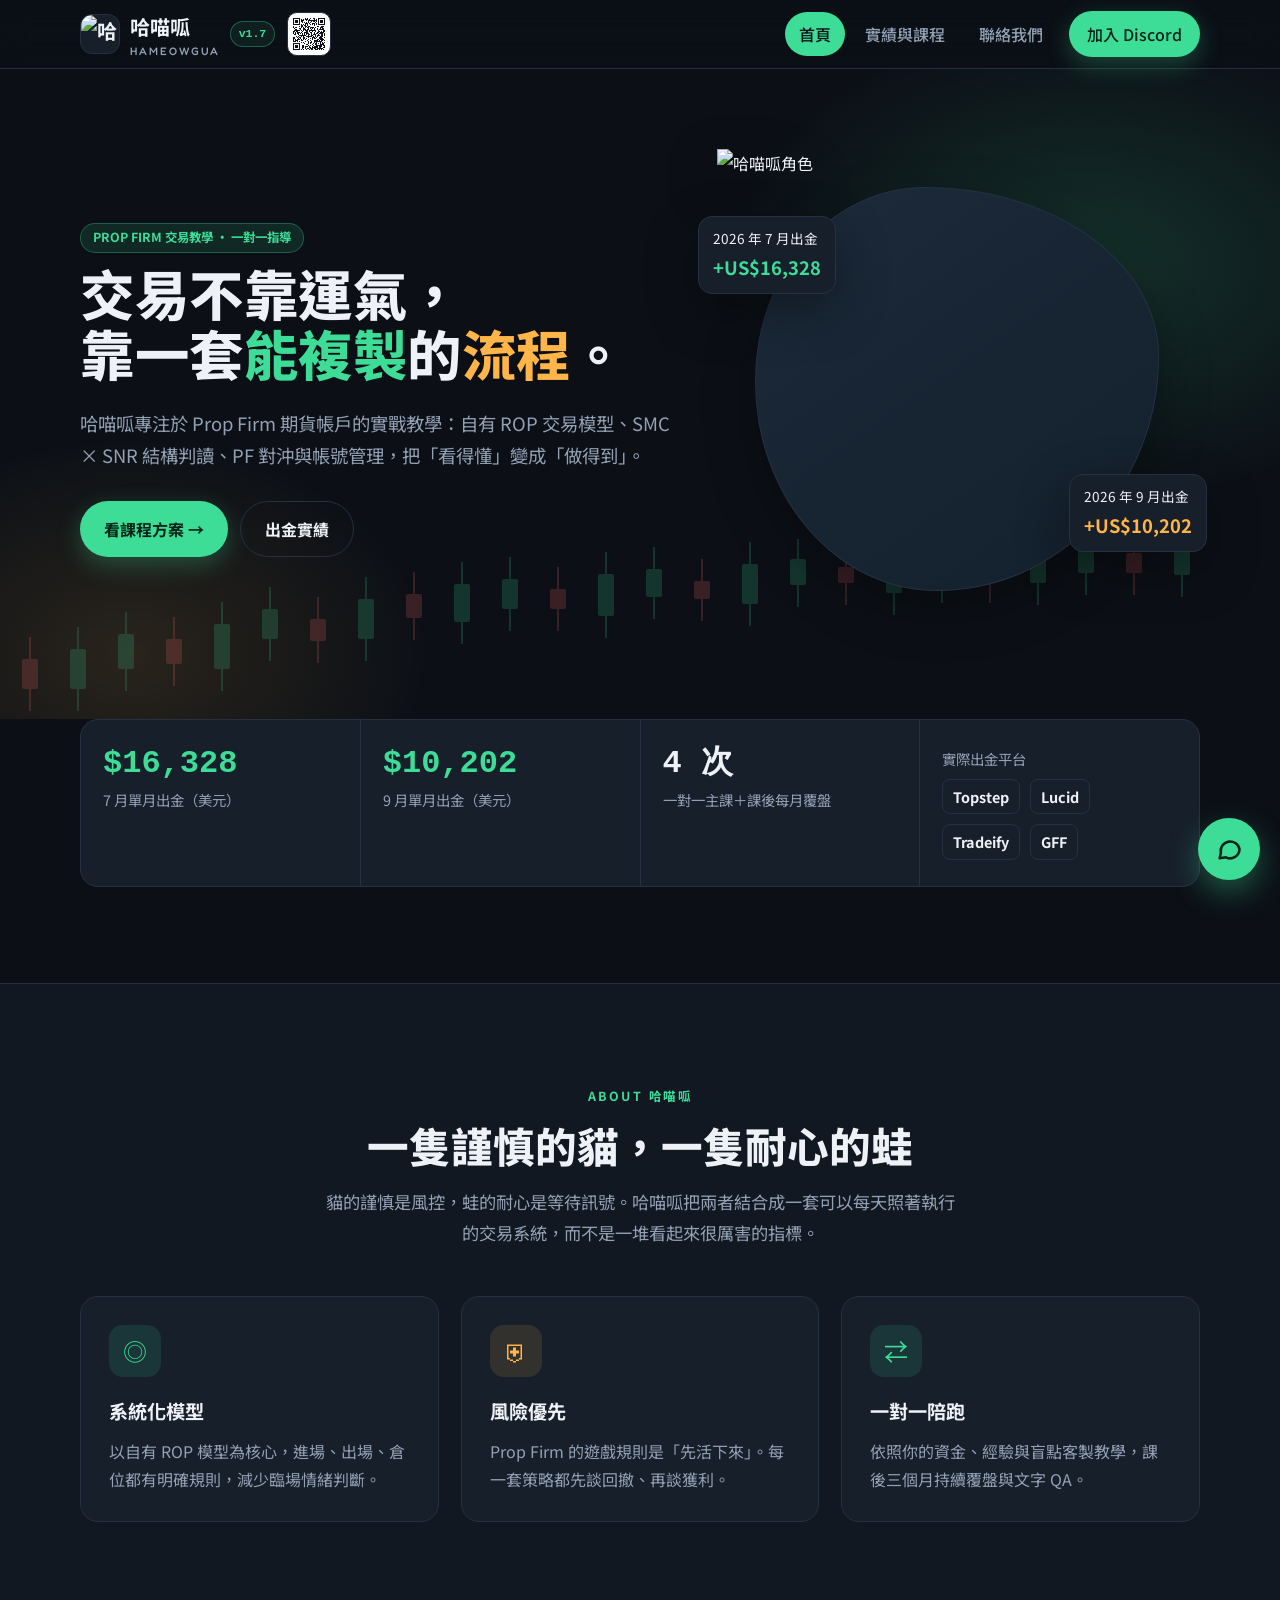
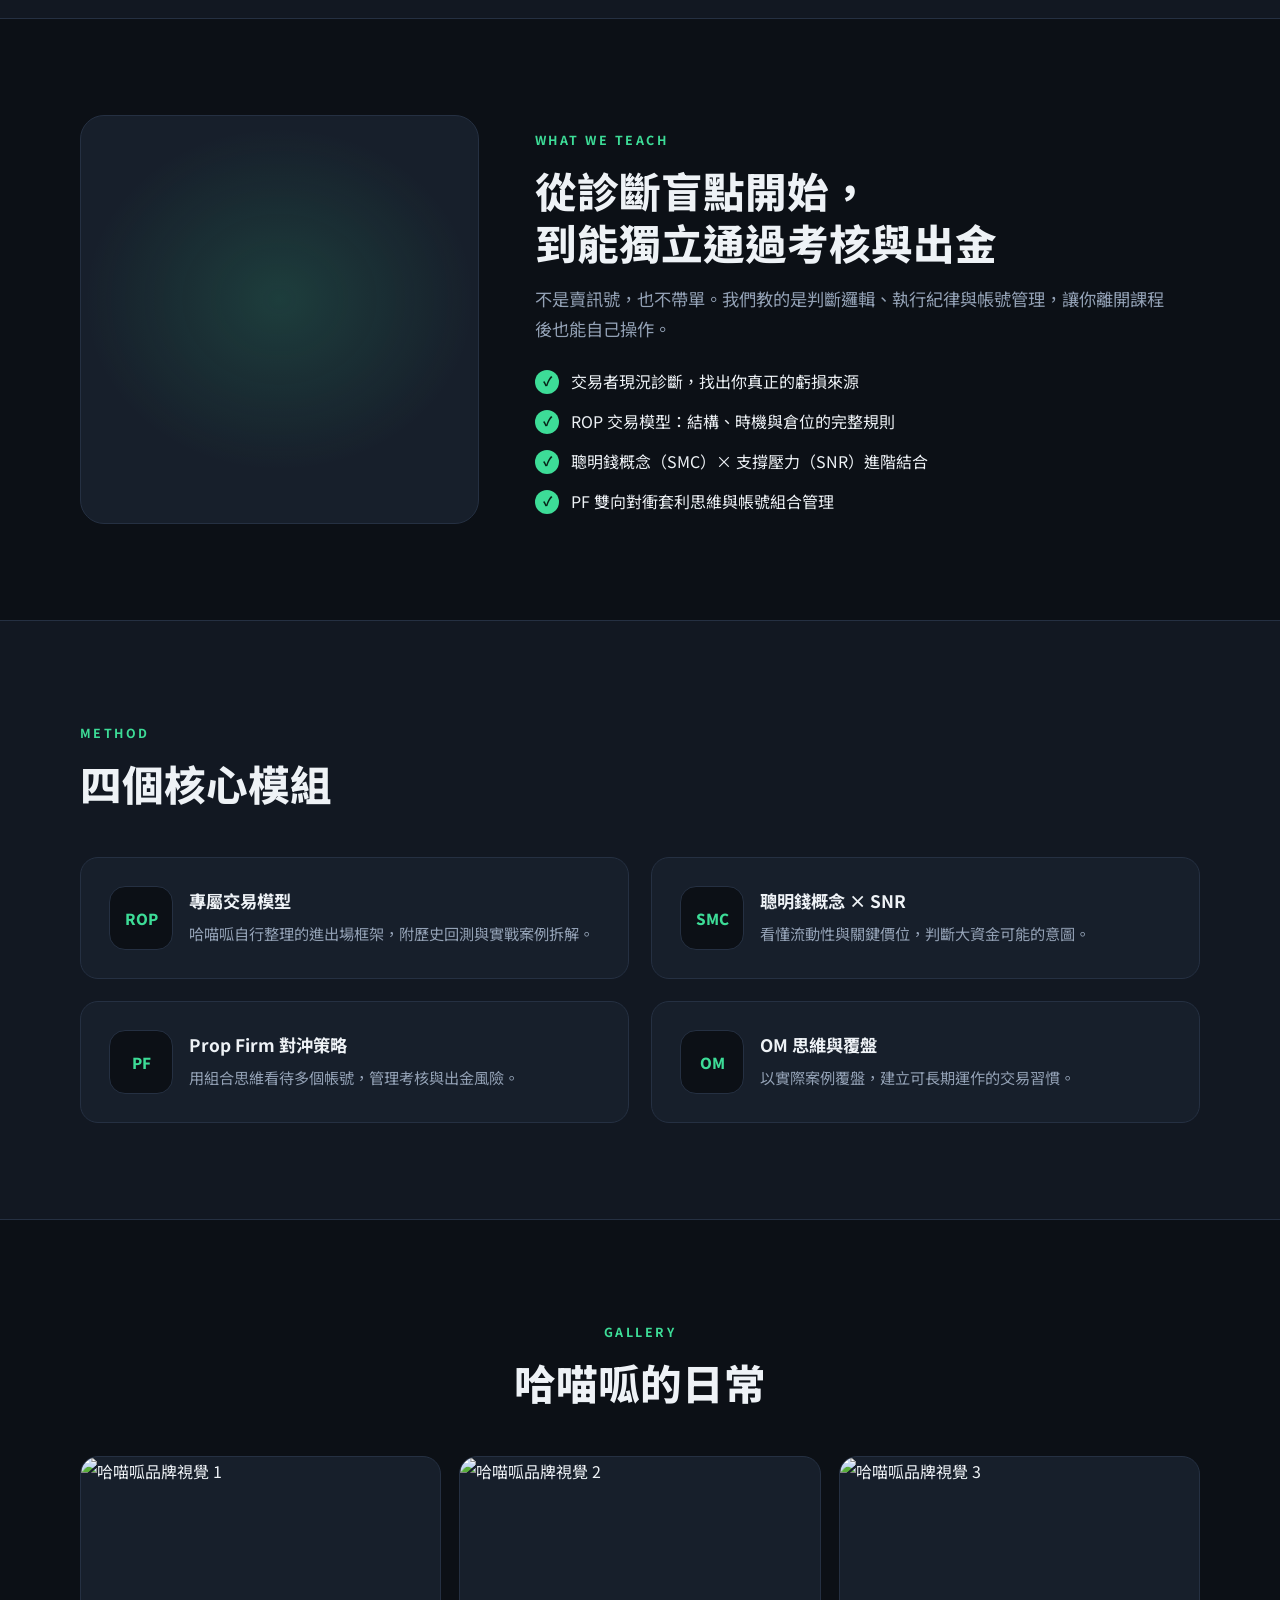
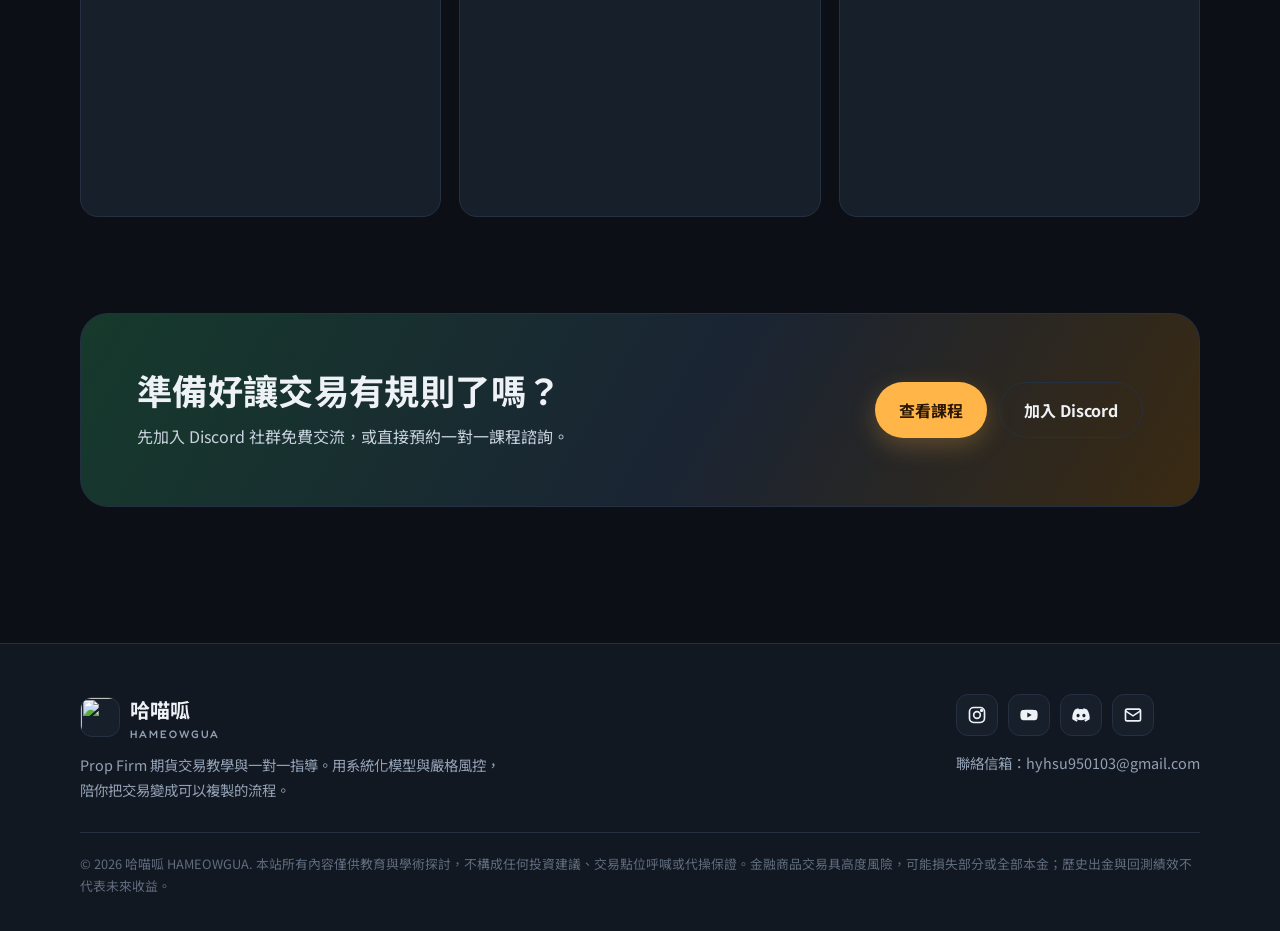
==== commit 2910a0f9: "v1.7 加入 GA4（G-JNJEQCQR6T）與報名、諮詢、客服、SNS 等關鍵行為事件追蹤" ====
--- a/index.html
+++ b/index.html
@@ -9,7 +9,7 @@
 <meta property="og:description" content="哈喵呱：Prop Firm 期貨交易者的系統化教學。ROP 交易模型、SMC×SNR、PF 對沖策略與風險控管，一對一深度指導。">
 <meta property="og:type" content="website">
 <meta name="theme-color" content="#0c1016">
-<meta name="site-version" content="1.6">
+<meta name="site-version" content="1.7">
 <link rel="icon" type="image/png" sizes="32x32" href="assets/icons/favicon-32.png">
 <link rel="manifest" href="manifest.webmanifest">
 <link rel="apple-touch-icon" href="assets/icons/apple-touch-icon.png">
@@ -20,13 +20,13 @@
 <link rel="preconnect" href="https://fonts.googleapis.com">
 <link rel="preconnect" href="https://fonts.gstatic.com" crossorigin>
 <link href="https://fonts.googleapis.com/css2?family=Fredoka:wght@600;700&family=Noto+Sans+TC:wght@400;500;700;800&display=swap" rel="stylesheet">
-<link rel="stylesheet" href="assets/style.css?v=1.6">
+<link rel="stylesheet" href="assets/style.css?v=1.7">
 </head>
 <body>
 <header class="site-header">
   <div class="wrap nav">
     <a class="brand display" href="index.html"><img class="brand-logo" src="assets/img/brand-1.png" alt="哈喵呱 logo" loading="lazy" onerror="this.onerror=null;this.src='https://lh3.googleusercontent.com/d/10vGAkyjCVqrekcN_UrfqZpfrV-GQw5OU'"><span>哈喵呱<small>HAMEOWGUA</small></span></a>
-    <button type="button" class="ver-badge" title="點一下檢查並更新到最新版本">v1.6</button>
+    <button type="button" class="ver-badge" title="點一下檢查並更新到最新版本">v1.7</button>
     <button type="button" class="qr-btn" aria-label="顯示網站 QR Code" title="掃描 QR Code 開啟網站"><img src="assets/img/qr.svg" alt="網站 QR Code" width="40" height="40"></button>
     <button class="nav-toggle" aria-label="選單" aria-expanded="false">☰</button>
     <nav class="nav-links"><a href="index.html" class="active">首頁</a><a href="courses.html">實績與課程</a><a href="contact.html">聯絡我們</a><button type="button" class="btn btn-ghost install-btn" hidden style="padding:9px 16px">⬇ 安裝 App</button><a class="btn btn-frog" style="padding:9px 18px;margin-left:6px" data-link="discord" target="_blank" rel="noopener">加入 Discord</a></nav>
@@ -157,7 +157,7 @@
     <div class="copy">© <span class="year">2026</span> 哈喵呱 HAMEOWGUA. 本站所有內容僅供教育與學術探討，不構成任何投資建議、交易點位呼喊或代操保證。金融商品交易具高度風險，可能損失部分或全部本金；歷史出金與回測績效不代表未來收益。</div>
   </div>
 </footer>
-<script src="config.js?v=1.6"></script>
-<script src="assets/site.js?v=1.6"></script>
+<script src="config.js?v=1.7"></script>
+<script src="assets/site.js?v=1.7"></script>
 </body>
 </html>
